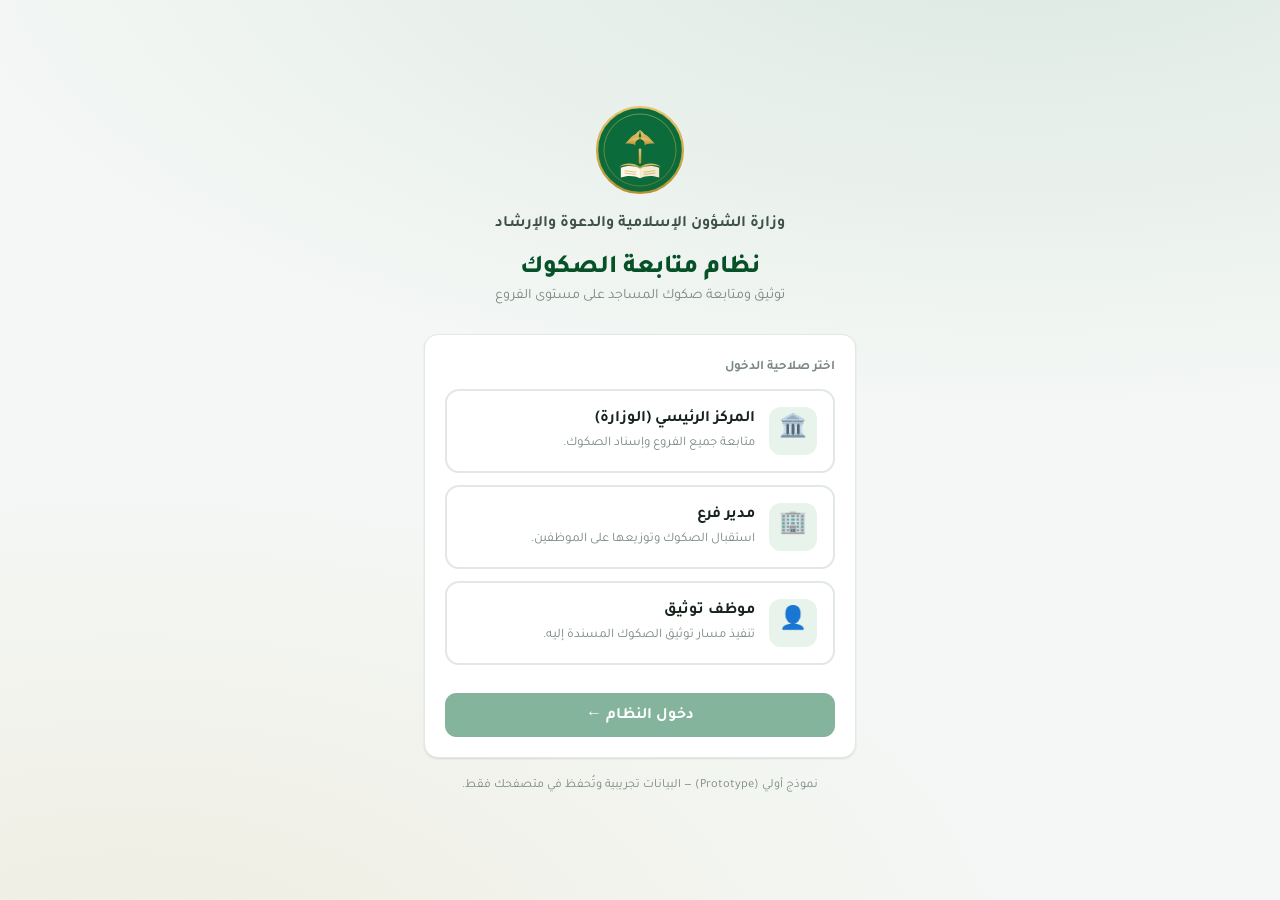
==== branch.html @ 4e558bd6 "إضافة نموذج أولي لنظام متابعة الصكوك بروتوتايب بواجهة عربية (RTL) لمتابعة توثيق صكوك المساجد على ثلا" ====
<!DOCTYPE html>
<html lang="ar" dir="rtl">
<head>
  <meta charset="UTF-8" />
  <meta name="viewport" content="width=device-width, initial-scale=1.0" />
  <title>لوحة الفرع — نظام متابعة الصكوك</title>
  <link rel="icon" href="assets/img/logo.svg" />
  <link rel="stylesheet" href="assets/css/base.css" />
  <link rel="stylesheet" href="assets/css/layout.css" />
  <link rel="stylesheet" href="assets/css/components.css" />
</head>
<body>
  <header class="app-header">
    <div class="brand-lockup">
      <img src="assets/img/logo.svg" alt="شعار الوزارة" />
      <div class="brand-text"><b>وزارة الشؤون الإسلامية</b><span>والدعوة والإرشاد</span></div>
    </div>
    <div class="sys-name">نظام متابعة الصكوك</div>
    <div class="header-spacer"></div>
    <div class="header-user">
      <div class="avatar" id="uAvatar">ف</div>
      <div class="u-meta"><b id="uName">الفرع</b><span>مدير فرع</span></div>
    </div>
    <button class="btn-logout" onclick="Store.clearSession(); location.href='index.html'">خروج ⎋</button>
  </header>

  <div class="app-shell">
    <aside class="sidebar">
      <div class="side-label">القائمة</div>
      <a class="side-link active"><span class="ic">📋</span> صكوك الفرع</a>
      <a class="side-link" onclick="BR.filterTab('new')"><span class="ic">📥</span> بانتظار التوزيع
        <span class="badge-count" id="navNew">0</span></a>
      <a class="side-link" onclick="BR.scrollTo('team')"><span class="ic">👥</span> فريق العمل</a>
      <div class="side-branch-note">
        💡 حدّد صكوكاً من الجدول ثم أسندها لأحد الموظفين دفعة واحدة.
      </div>
    </aside>

    <main class="main">
      <div class="page-head">
        <div class="crumb" id="crumb">المركز الرئيسي / الفرع</div>
        <h1 id="pageTitle">لوحة الفرع 🏢</h1>
        <p>الصكوك المسندة من المركز الرئيسي — وزّعها على موظفي التوثيق وتابع تقدّمها.</p>
      </div>

      <section class="grid stat-grid" id="statCards"></section>

      <!-- فريق العمل -->
      <section class="card mt-3" id="team">
        <div class="card-head"><h3>👥 فريق العمل وتوزيع الصكوك</h3></div>
        <div class="table-wrap">
          <table class="data">
            <thead><tr><th>الموظف</th><th>الدور</th><th>إجمالي</th><th>منتهٍ</th><th>جارٍ</th><th>خامل</th><th>نسبة الإنجاز</th></tr></thead>
            <tbody id="teamRows"></tbody>
          </table>
        </div>
      </section>

      <!-- جدول الصكوك -->
      <section class="card mt-3">
        <div class="card-head"><h3>📜 صكوك الفرع</h3></div>
        <div class="card-pad">
          <div class="toolbar">
            <div class="search"><span class="s-ic">🔍</span>
              <input class="input" id="search" placeholder="بحث برقم الصك أو اسم المسجد..." /></div>
            <button class="chip active" data-f="all" onclick="BR.setFilter('all',this)">الكل</button>
            <button class="chip" data-f="new" onclick="BR.setFilter('new',this)">غير موزّع</button>
            <button class="chip" data-f="idle" onclick="BR.setFilter('idle',this)">خامل</button>
            <button class="chip" data-f="prog" onclick="BR.setFilter('prog',this)">جارٍ</button>
            <button class="chip" data-f="done" onclick="BR.setFilter('done',this)">منتهٍ</button>
          </div>

          <div class="row between center-y mb-2" id="bulkBar" style="display:none">
            <div><b id="selCount">0</b> صك محدّد</div>
            <div class="row center-y">
              <select class="select" id="bulkEmp" style="min-width:220px"></select>
              <button class="btn primary" onclick="BR.doBulkAssign()">إسناد للمحدّد</button>
            </div>
          </div>

          <div class="table-wrap">
            <table class="data">
              <thead><tr>
                <th style="width:34px"><input type="checkbox" id="chkAll" onclick="BR.toggleAll(this)"></th>
                <th>رقم الصك</th><th>المسجد / الجهة</th><th>الحي</th>
                <th>الموظف المسؤول</th><th>الحالة</th><th style="min-width:150px">التقدّم</th><th>آخر تحديث</th>
              </tr></thead>
              <tbody id="deedRows"></tbody>
            </table>
          </div>
          <div class="row between center-y mt-2">
            <div class="small muted" id="countInfo"></div>
            <div class="row" id="pager"></div>
          </div>
        </div>
      </section>
    </main>
  </div>

  <!-- نافذة إسناد صك مفرد -->
  <div class="modal-backdrop" id="assignModal">
    <div class="modal">
      <div class="modal-head"><h3>إسناد الصك لموظف</h3><button class="x-close" data-close>&times;</button></div>
      <div class="modal-body">
        <div class="kv"><span class="k">رقم الصك</span><span class="v" id="amDeed"></span></div>
        <div class="kv mb-2"><span class="k">المسجد</span><span class="v" id="amMosque"></span></div>
        <div class="field"><label>اختر الموظف</label><select class="select" id="amEmp"></select></div>
      </div>
      <div class="modal-foot">
        <button class="btn primary" id="amConfirm">تأكيد الإسناد</button>
        <button class="btn ghost" data-close>إلغاء</button>
      </div>
    </div>
  </div>

  <script src="assets/js/data.js"></script>
  <script src="assets/js/store.js"></script>
  <script src="assets/js/utils.js"></script>
  <script src="assets/js/branch.js"></script>
</body>
</html>
---- assets/css/base.css ----
/* ==========================================================================
   base.css — المتغيرات، إعادة الضبط، الطباعة، الهوية البصرية
   نظام متابعة الصكوك
   ========================================================================== */

@import url("https://fonts.googleapis.com/css2?family=Tajawal:wght@400;500;700;800&display=swap");

:root {
  /* ألوان الهوية — مستوحاة من هوية وزارة الشؤون الإسلامية */
  --brand:        #0b6b3b;
  --brand-dark:   #075129;
  --brand-600:    #0d7a44;
  --brand-050:    #e8f3ec;
  --brand-100:    #d2e8da;

  --gold:         #c8a44d;
  --gold-dark:    #a5842f;
  --gold-050:     #faf3df;

  /* ألوان محايدة */
  --ink:          #16241c;
  --ink-2:        #3f5147;
  --muted:        #7a8a80;
  --line:         #e2e8e4;
  --bg:           #f4f7f5;
  --surface:      #ffffff;
  --surface-2:    #f9fbfa;

  /* ألوان الحالات */
  --st-done:      #1f9d55;
  --st-done-bg:   #e6f6ec;
  --st-prog:      #2b6cb0;
  --st-prog-bg:   #e6f0f9;
  --st-idle:      #c98a1e;
  --st-idle-bg:   #fbf1dc;
  --st-new:       #6b7280;
  --st-new-bg:    #eef0f2;
  --danger:       #c0392b;

  /* أبعاد وظلال */
  --radius:       14px;
  --radius-sm:    9px;
  --radius-lg:    22px;
  --shadow-sm:    0 1px 2px rgba(16, 40, 28, .06), 0 1px 3px rgba(16, 40, 28, .05);
  --shadow:       0 4px 16px rgba(16, 40, 28, .08);
  --shadow-lg:    0 18px 50px rgba(16, 40, 28, .18);
  --header-h:     66px;
  --sidebar-w:    252px;

  --font: "Tajawal", "Segoe UI", Tahoma, Arial, sans-serif;
}

* { box-sizing: border-box; margin: 0; padding: 0; }

html { -webkit-text-size-adjust: 100%; }

body {
  font-family: var(--font);
  background: var(--bg);
  color: var(--ink);
  line-height: 1.6;
  direction: rtl;
  text-align: right;
  min-height: 100vh;
  -webkit-font-smoothing: antialiased;
}

h1, h2, h3, h4 { font-weight: 800; color: var(--ink); line-height: 1.3; }
h1 { font-size: 1.6rem; }
h2 { font-size: 1.25rem; }
h3 { font-size: 1.05rem; }
a { color: var(--brand-600); text-decoration: none; }
a:hover { text-decoration: underline; }

img, svg { max-width: 100%; }

button, input, select, textarea { font-family: inherit; font-size: 1rem; }

::-webkit-scrollbar { width: 10px; height: 10px; }
::-webkit-scrollbar-thumb { background: #cdd8d1; border-radius: 20px; }
::-webkit-scrollbar-thumb:hover { background: #b6c4bb; }

/* أدوات مساعدة */
.container { max-width: 1240px; margin-inline: auto; padding-inline: 20px; }
.muted { color: var(--muted); }
.small { font-size: .82rem; }
.center { text-align: center; }
.nowrap { white-space: nowrap; }
.hidden { display: none !important; }
.mono { font-variant-numeric: tabular-nums; font-feature-settings: "tnum"; }

.row { display: flex; gap: 12px; }
.row.wrap { flex-wrap: wrap; }
.row.between { justify-content: space-between; }
.row.center-y { align-items: center; }
.grow { flex: 1; }

.mt-1{margin-top:8px}.mt-2{margin-top:16px}.mt-3{margin-top:24px}.mt-4{margin-top:32px}
.mb-1{margin-bottom:8px}.mb-2{margin-bottom:16px}.mb-3{margin-bottom:24px}
---- assets/css/layout.css ----
/* ==========================================================================
   layout.css — الترويسة، القائمة الجانبية، هيكل الصفحة
   ========================================================================== */

/* ---------- الترويسة العلوية ---------- */
.app-header {
  position: sticky;
  top: 0;
  z-index: 40;
  height: var(--header-h);
  background: linear-gradient(100deg, var(--brand-dark), var(--brand) 60%, var(--brand-600));
  color: #fff;
  display: flex;
  align-items: center;
  gap: 14px;
  padding-inline: 18px;
  box-shadow: 0 2px 14px rgba(7, 81, 41, .28);
}
.app-header .brand-lockup { display: flex; align-items: center; gap: 12px; }
.app-header .brand-lockup img { width: 42px; height: 42px; filter: drop-shadow(0 1px 2px rgba(0,0,0,.2)); }
.app-header .brand-text b { display: block; font-size: 1.02rem; line-height: 1.2; }
.app-header .brand-text span { display: block; font-size: .72rem; opacity: .85; }

.app-header .sys-name {
  margin-inline-start: 6px;
  padding-inline-start: 16px;
  border-inline-start: 1px solid rgba(255,255,255,.28);
  font-weight: 700;
  font-size: .98rem;
}

.header-spacer { flex: 1; }

.header-user {
  display: flex; align-items: center; gap: 10px;
  background: rgba(255,255,255,.12);
  padding: 6px 12px 6px 6px;
  border-radius: 40px;
}
.header-user .avatar {
  width: 34px; height: 34px; border-radius: 50%;
  background: var(--gold); color: #3a2e08;
  display: grid; place-items: center; font-weight: 800; font-size: .9rem;
}
.header-user .u-meta b { display: block; font-size: .85rem; line-height: 1.1; }
.header-user .u-meta span { font-size: .7rem; opacity: .85; }

.btn-logout {
  color: #fff; background: rgba(255,255,255,.14);
  border: 0; border-radius: 10px; padding: 8px 12px; cursor: pointer;
  display: inline-flex; align-items: center; gap: 6px; transition: .15s;
}
.btn-logout:hover { background: rgba(255,255,255,.26); }

/* ---------- التخطيط العام ---------- */
.app-shell { display: flex; min-height: calc(100vh - var(--header-h)); }

.sidebar {
  width: var(--sidebar-w);
  flex-shrink: 0;
  background: var(--surface);
  border-inline-start: 1px solid var(--line);
  padding: 18px 14px;
  position: sticky;
  top: var(--header-h);
  height: calc(100vh - var(--header-h));
  overflow-y: auto;
}
.sidebar .side-label {
  font-size: .72rem; color: var(--muted); font-weight: 700;
  padding: 6px 12px; letter-spacing: .3px;
}
.side-link {
  display: flex; align-items: center; gap: 11px;
  padding: 11px 13px; border-radius: 11px;
  color: var(--ink-2); font-weight: 600; cursor: pointer;
  transition: .14s; margin-bottom: 3px;
}
.side-link:hover { background: var(--surface-2); text-decoration: none; }
.side-link.active { background: var(--brand-050); color: var(--brand-dark); }
.side-link .ic { width: 20px; text-align: center; }
.side-link .badge-count {
  margin-inline-start: auto; background: var(--brand-100); color: var(--brand-dark);
  font-size: .72rem; font-weight: 800; padding: 1px 8px; border-radius: 20px;
}

.side-branch-note {
  margin-top: 14px; padding: 12px; border-radius: 12px;
  background: var(--gold-050); border: 1px solid #f0e3bd;
  font-size: .8rem; color: #6b5518;
}

.main { flex: 1; padding: 26px; overflow-x: hidden; }

.page-head { margin-bottom: 22px; }
.page-head .crumb { font-size: .8rem; color: var(--muted); margin-bottom: 4px; }
.page-head h1 { display: flex; align-items: center; gap: 10px; }
.page-head p { color: var(--ink-2); margin-top: 4px; }

/* ---------- شبكات ---------- */
.grid { display: grid; gap: 18px; }
.stat-grid { grid-template-columns: repeat(auto-fit, minmax(190px, 1fr)); }
.cols-2 { grid-template-columns: 1.6fr 1fr; }

@media (max-width: 1000px) {
  .cols-2 { grid-template-columns: 1fr; }
}
@media (max-width: 780px) {
  .sidebar { display: none; }
  .main { padding: 16px; }
  .app-header .brand-text span { display: none; }
}
---- assets/css/components.css ----
/* ==========================================================================
   components.css — البطاقات، الأزرار، الجداول، الشارات، المخططات،
                    مسار العمل (Stepper)، النوافذ المنبثقة
   ========================================================================== */

/* ---------- البطاقات ---------- */
.card {
  background: var(--surface);
  border: 1px solid var(--line);
  border-radius: var(--radius);
  box-shadow: var(--shadow-sm);
}
.card-pad { padding: 20px; }
.card-head {
  display: flex; align-items: center; justify-content: space-between;
  gap: 10px; padding: 16px 20px; border-bottom: 1px solid var(--line);
}
.card-head h3 { display: flex; align-items: center; gap: 8px; }

/* ---------- بطاقات الإحصائيات ---------- */
.stat {
  background: var(--surface);
  border: 1px solid var(--line);
  border-radius: var(--radius);
  padding: 18px;
  box-shadow: var(--shadow-sm);
  position: relative;
  overflow: hidden;
}
.stat::before {
  content: ""; position: absolute; inset-inline-start: 0; top: 0; bottom: 0;
  width: 5px; background: var(--brand);
}
.stat.st-done::before { background: var(--st-done); }
.stat.st-prog::before { background: var(--st-prog); }
.stat.st-idle::before { background: var(--st-idle); }
.stat.st-total::before { background: var(--gold); }

.stat .st-top { display: flex; align-items: center; justify-content: space-between; }
.stat .st-ic {
  width: 42px; height: 42px; border-radius: 12px;
  display: grid; place-items: center; font-size: 1.2rem;
  background: var(--brand-050); color: var(--brand-dark);
}
.stat.st-done .st-ic { background: var(--st-done-bg); color: var(--st-done); }
.stat.st-prog .st-ic { background: var(--st-prog-bg); color: var(--st-prog); }
.stat.st-idle .st-ic { background: var(--st-idle-bg); color: var(--st-idle); }
.stat.st-total .st-ic { background: var(--gold-050); color: var(--gold-dark); }

.stat .st-value { font-size: 2rem; font-weight: 800; margin-top: 10px; letter-spacing: -.5px; }
.stat .st-label { color: var(--muted); font-size: .88rem; font-weight: 600; }
.stat .st-sub { font-size: .76rem; color: var(--muted); margin-top: 2px; }

/* ---------- الشارات (الحالات) ---------- */
.badge {
  display: inline-flex; align-items: center; gap: 6px;
  font-size: .78rem; font-weight: 700; padding: 3px 11px; border-radius: 20px;
  white-space: nowrap;
}
.badge .dot { width: 7px; height: 7px; border-radius: 50%; background: currentColor; }
.badge.b-done { color: var(--st-done); background: var(--st-done-bg); }
.badge.b-prog { color: var(--st-prog); background: var(--st-prog-bg); }
.badge.b-idle { color: var(--st-idle); background: var(--st-idle-bg); }
.badge.b-new  { color: var(--st-new);  background: var(--st-new-bg); }

/* ---------- الأزرار ---------- */
.btn {
  display: inline-flex; align-items: center; justify-content: center; gap: 8px;
  border: 1px solid transparent; border-radius: 11px;
  padding: 10px 18px; font-weight: 700; cursor: pointer;
  transition: .15s; background: var(--surface-2); color: var(--ink);
  border-color: var(--line);
}
.btn:hover { background: #eef2ef; }
.btn.primary { background: var(--brand); color: #fff; border-color: var(--brand); }
.btn.primary:hover { background: var(--brand-dark); }
.btn.gold { background: var(--gold); color: #3a2e08; border-color: var(--gold); }
.btn.gold:hover { background: var(--gold-dark); color:#fff; }
.btn.ghost { background: transparent; }
.btn.ghost:hover { background: var(--surface-2); }
.btn.sm { padding: 6px 12px; font-size: .84rem; border-radius: 9px; }
.btn.block { width: 100%; }
.btn:disabled { opacity: .5; cursor: not-allowed; }

/* ---------- الحقول ---------- */
.field { margin-bottom: 15px; }
.field label { display: block; font-weight: 700; font-size: .86rem; margin-bottom: 6px; color: var(--ink-2); }
.input, .select, textarea.input {
  width: 100%; padding: 11px 13px; border: 1px solid var(--line);
  border-radius: 11px; background: var(--surface); color: var(--ink);
  transition: .15s; outline: none;
}
.input:focus, .select:focus, textarea.input:focus {
  border-color: var(--brand-600); box-shadow: 0 0 0 3px var(--brand-050);
}
.select { cursor: pointer; }

/* ---------- الجداول ---------- */
.table-wrap { overflow-x: auto; }
table.data { width: 100%; border-collapse: collapse; font-size: .92rem; }
table.data thead th {
  text-align: right; font-size: .78rem; color: var(--muted); font-weight: 700;
  padding: 12px 14px; border-bottom: 1px solid var(--line);
  background: var(--surface-2); white-space: nowrap; position: sticky; top: 0;
}
table.data tbody td { padding: 12px 14px; border-bottom: 1px solid var(--line); vertical-align: middle; }
table.data tbody tr { transition: .12s; }
table.data tbody tr:hover { background: var(--surface-2); }
table.data tbody tr.clickable { cursor: pointer; }
table.data .t-strong { font-weight: 700; }
table.data .t-sub { font-size: .78rem; color: var(--muted); }

.cell-branch { display: flex; align-items: center; gap: 10px; }
.branch-ic {
  width: 34px; height: 34px; border-radius: 10px; flex-shrink: 0;
  background: var(--brand-050); color: var(--brand-dark);
  display: grid; place-items: center; font-weight: 800; font-size: .8rem;
}

/* ---------- شريط التقدم ---------- */
.progress { height: 8px; border-radius: 20px; background: var(--line); overflow: hidden; min-width: 90px; }
.progress > span { display: block; height: 100%; border-radius: 20px; background: var(--brand); transition: width .5s ease; }
.progress.gold > span { background: var(--gold); }
.progress-meta { display: flex; align-items: center; gap: 10px; }
.progress-meta .p-pct { font-size: .78rem; font-weight: 700; color: var(--ink-2); min-width: 34px; }

/* ---------- المخطط الشريطي (للفروع) ---------- */
.bars { display: flex; flex-direction: column; gap: 14px; }
.bar-row { display: grid; grid-template-columns: 150px 1fr 54px; align-items: center; gap: 12px; }
.bar-row .b-name { font-size: .86rem; font-weight: 700; overflow: hidden; text-overflow: ellipsis; white-space: nowrap; }
.bar-track { height: 22px; border-radius: 8px; background: var(--surface-2); display: flex; overflow: hidden; border: 1px solid var(--line); }
.bar-track > span { height: 100%; transition: width .6s ease; }
.bar-track .seg-done { background: var(--st-done); }
.bar-track .seg-prog { background: var(--st-prog); }
.bar-track .seg-idle { background: var(--st-idle); }
.bar-row .b-total { text-align: left; font-weight: 800; font-variant-numeric: tabular-nums; }

.legend { display: flex; gap: 16px; flex-wrap: wrap; font-size: .8rem; color: var(--ink-2); }
.legend .lg { display: inline-flex; align-items: center; gap: 6px; }
.legend .sw { width: 12px; height: 12px; border-radius: 4px; }
.sw.sw-done{background:var(--st-done)} .sw.sw-prog{background:var(--st-prog)} .sw.sw-idle{background:var(--st-idle)}

/* ---------- شريط أدوات ---------- */
.toolbar { display: flex; gap: 10px; flex-wrap: wrap; align-items: center; margin-bottom: 16px; }
.toolbar .search { position: relative; flex: 1; min-width: 220px; }
.toolbar .search input { padding-inline-start: 38px; }
.toolbar .search .s-ic { position: absolute; inset-inline-start: 12px; top: 50%; transform: translateY(-50%); color: var(--muted); }
.chip {
  padding: 8px 14px; border-radius: 30px; border: 1px solid var(--line);
  background: var(--surface); cursor: pointer; font-weight: 700; font-size: .84rem;
  color: var(--ink-2); transition: .14s;
}
.chip:hover { border-color: var(--brand-100); }
.chip.active { background: var(--brand); color: #fff; border-color: var(--brand); }

/* ---------- مسار العمل (Stepper) ---------- */
.stepper { display: flex; flex-direction: column; gap: 0; }
.step {
  display: flex; gap: 14px; position: relative; padding-bottom: 20px;
}
.step:last-child { padding-bottom: 0; }
.step .st-line {
  position: absolute; top: 34px; bottom: -4px;
  inset-inline-start: 16px; width: 2px; background: var(--line);
}
.step:last-child .st-line { display: none; }
.step .st-node {
  width: 34px; height: 34px; border-radius: 50%; flex-shrink: 0; z-index: 1;
  display: grid; place-items: center; font-weight: 800; font-size: .85rem;
  background: var(--surface); border: 2px solid var(--line); color: var(--muted);
}
.step.done .st-node { background: var(--st-done); border-color: var(--st-done); color: #fff; }
.step.current .st-node { background: var(--brand); border-color: var(--brand); color: #fff; box-shadow: 0 0 0 4px var(--brand-050); }
.step.done .st-line { background: var(--st-done); }
.step .st-body { padding-top: 3px; flex: 1; }
.step .st-body b { display: block; font-size: .96rem; }
.step .st-body p { font-size: .82rem; color: var(--muted); margin-top: 2px; }
.step .st-body .st-time { font-size: .74rem; color: var(--muted); margin-top: 4px; }
.step.current .st-body b { color: var(--brand-dark); }

/* ---------- النوافذ المنبثقة ---------- */
.modal-backdrop {
  position: fixed; inset: 0; background: rgba(16, 36, 26, .5);
  display: none; align-items: flex-start; justify-content: center;
  padding: 40px 16px; z-index: 60; overflow-y: auto; backdrop-filter: blur(2px);
}
.modal-backdrop.open { display: flex; }
.modal {
  background: var(--surface); border-radius: var(--radius-lg);
  width: 100%; max-width: 620px; box-shadow: var(--shadow-lg);
  animation: pop .18s ease; overflow: hidden;
}
.modal.wide { max-width: 920px; }
@keyframes pop { from { transform: translateY(12px) scale(.98); opacity: 0; } to { transform: none; opacity: 1; } }
.modal-head {
  display: flex; align-items: center; justify-content: space-between;
  padding: 18px 22px; border-bottom: 1px solid var(--line);
  background: var(--surface-2);
}
.modal-head h3 { display: flex; align-items: center; gap: 8px; }
.modal-body { padding: 22px; max-height: 66vh; overflow-y: auto; }
.modal-foot { padding: 16px 22px; border-top: 1px solid var(--line); display: flex; gap: 10px; justify-content: flex-start; }
.x-close { background: none; border: 0; font-size: 1.4rem; cursor: pointer; color: var(--muted); line-height: 1; }
.x-close:hover { color: var(--danger); }

/* ---------- متفرقات ---------- */
.empty { text-align: center; padding: 46px 20px; color: var(--muted); }
.empty .em-ic { font-size: 2.4rem; opacity: .5; }
.divider { height: 1px; background: var(--line); margin: 16px 0; }
.kv { display: flex; justify-content: space-between; padding: 8px 0; border-bottom: 1px dashed var(--line); font-size: .9rem; }
.kv:last-child { border-bottom: 0; }
.kv .k { color: var(--muted); }
.kv .v { font-weight: 700; }
.tag-pill { display:inline-flex; gap:6px; align-items:center; background:var(--brand-050); color:var(--brand-dark); padding:2px 10px; border-radius:20px; font-size:.78rem; font-weight:700; }

.toast {
  position: fixed; inset-block-end: 24px; inset-inline-start: 50%;
  transform: translateX(50%) translateY(120%);
  background: var(--ink); color: #fff; padding: 13px 22px; border-radius: 12px;
  box-shadow: var(--shadow-lg); z-index: 90; font-weight: 600;
  transition: transform .35s cubic-bezier(.2,.8,.2,1); display: flex; align-items: center; gap: 10px;
}
.toast.show { transform: translateX(50%) translateY(0); }
.toast.ok { background: var(--st-done); }
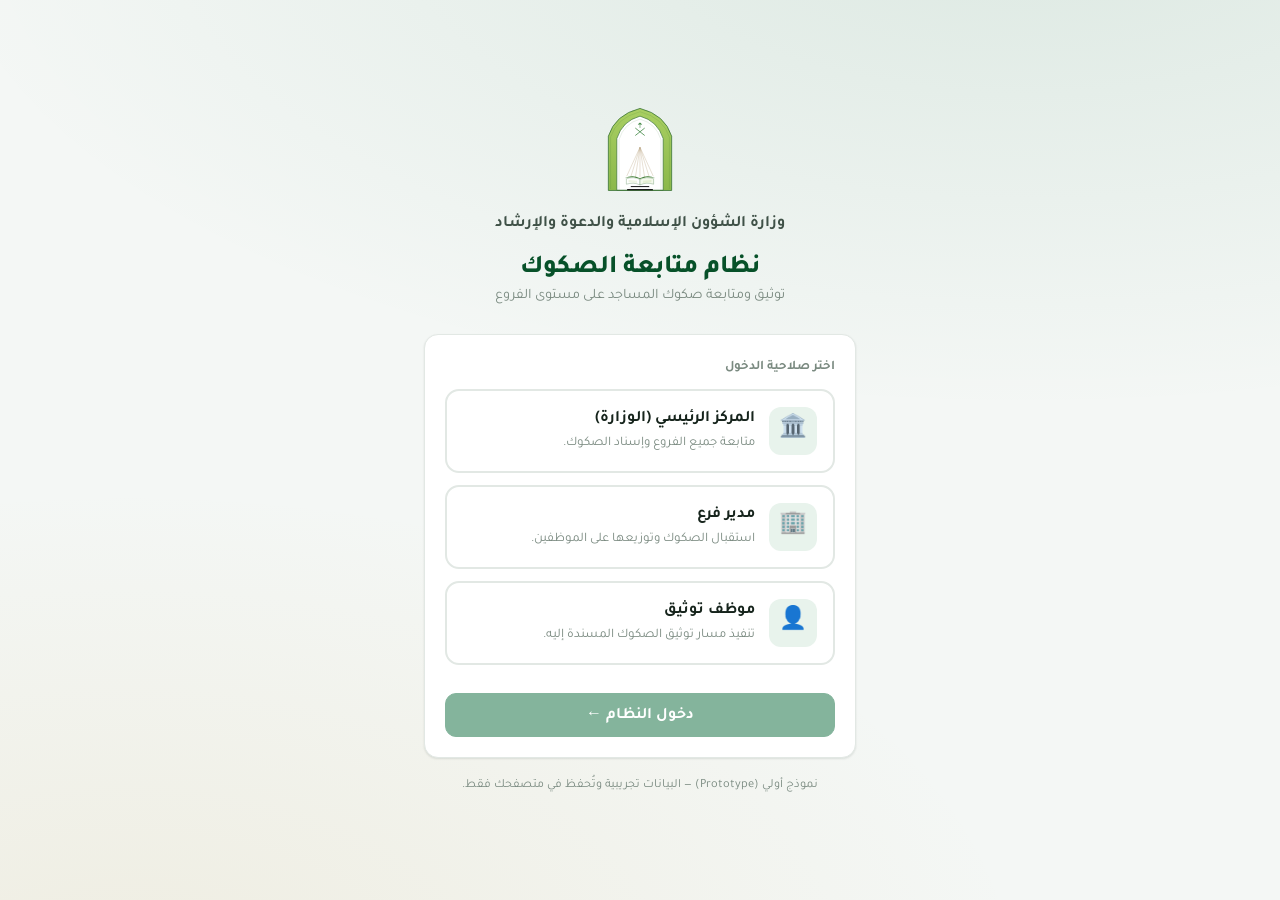
==== commit 2972b321: "جعل الواجهة متجاوبة بالكامل للجوال وسطح المكتب واعتماد الشعار الرسمي - قائمة جانبية تتحول إلى درج من" ====
--- a/branch.html
+++ b/branch.html
@@ -11,8 +11,9 @@
 </head>
 <body>
   <header class="app-header">
+    <button class="hamburger" id="navToggle" aria-label="القائمة"><span></span><span></span><span></span></button>
     <div class="brand-lockup">
-      <img src="assets/img/logo.svg" alt="شعار الوزارة" />
+      <img src="assets/img/logo.png" alt="شعار الوزارة" onerror="this.onerror=null;this.src='assets/img/logo.svg'" />
       <div class="brand-text"><b>وزارة الشؤون الإسلامية</b><span>والدعوة والإرشاد</span></div>
     </div>
     <div class="sys-name">نظام متابعة الصكوك</div>
@@ -25,7 +26,8 @@
   </header>
 
   <div class="app-shell">
-    <aside class="sidebar">
+    <div class="nav-overlay" id="navOverlay"></div>
+    <aside class="sidebar" id="sidebar">
       <div class="side-label">القائمة</div>
       <a class="side-link active"><span class="ic">📋</span> صكوك الفرع</a>
       <a class="side-link" onclick="BR.filterTab('new')"><span class="ic">📥</span> بانتظار التوزيع
--- a/assets/css/layout.css
+++ b/assets/css/layout.css
@@ -102,11 +102,73 @@
 .stat-grid { grid-template-columns: repeat(auto-fit, minmax(190px, 1fr)); }
 .cols-2 { grid-template-columns: 1.6fr 1fr; }
 
+/* ---------- زر القائمة (الهامبرغر) وطبقة التعتيم ---------- */
+.hamburger {
+  display: none;
+  flex-direction: column; justify-content: center; gap: 4px;
+  width: 40px; height: 40px; border: 0; border-radius: 10px;
+  background: rgba(255,255,255,.14); cursor: pointer; flex-shrink: 0;
+}
+.hamburger span { display: block; width: 18px; height: 2px; background: #fff; border-radius: 2px; margin-inline: auto; transition: .2s; }
+.hamburger.open span:nth-child(1) { transform: translateY(6px) rotate(45deg); }
+.hamburger.open span:nth-child(2) { opacity: 0; }
+.hamburger.open span:nth-child(3) { transform: translateY(-6px) rotate(-45deg); }
+
+.nav-overlay {
+  display: none;
+  position: fixed; inset: var(--header-h) 0 0 0;
+  background: rgba(16, 36, 26, .45); z-index: 45; backdrop-filter: blur(1px);
+}
+.nav-overlay.open { display: block; }
+
+/* ==========================================================================
+   الاستجابة للشاشات (Responsive)
+   ========================================================================== */
 @media (max-width: 1000px) {
   .cols-2 { grid-template-columns: 1fr; }
 }
-@media (max-width: 780px) {
-  .sidebar { display: none; }
-  .main { padding: 16px; }
-  .app-header .brand-text span { display: none; }
+
+/* أجهزة لوحية وأصغر: تحويل القائمة الجانبية إلى درج منزلق (على اليمين في RTL) */
+@media (max-width: 900px) {
+  .hamburger { display: flex; }
+  .sidebar {
+    position: fixed; top: var(--header-h); bottom: 0;
+    inset-inline-start: 0;                 /* الحافة اليمنى في واجهة RTL */
+    width: 82vw; max-width: 300px; height: calc(100vh - var(--header-h));
+    transform: translateX(100%);           /* مخفيّة خارج الشاشة يميناً */
+    transition: transform .26s ease; z-index: 50;
+    box-shadow: -6px 0 30px rgba(16,36,26,.22);
+    border-inline-start: 0; border-inline-end: 1px solid var(--line);
+  }
+  .sidebar.open { transform: translateX(0); }
+  .main { padding: 18px; }
 }
+
+/* هواتف */
+@media (max-width: 640px) {
+  :root { --header-h: 58px; }
+  .app-header { gap: 8px; padding-inline: 10px; }
+  .app-header .brand-lockup img { width: 32px; height: 32px; }
+  .app-header .brand-text { display: none; }
+  .app-header .sys-name {
+    margin-inline-start: 0; padding-inline-start: 0; border-inline-start: 0;
+    font-size: .95rem; font-weight: 800;
+  }
+  .header-user { background: transparent; padding: 2px; gap: 0; }
+  .header-user .avatar { width: 30px; height: 30px; }
+  .header-user .u-meta { display: none; }
+  .btn-logout { padding: 8px 10px; font-size: .82rem; }
+
+  .main { padding: 14px 12px; }
+  .page-head { margin-bottom: 16px; }
+  .page-head h1 { font-size: 1.25rem; }
+  .page-head p { font-size: .88rem; }
+
+  .grid { gap: 12px; }
+  .stat-grid { grid-template-columns: 1fr 1fr; gap: 10px; }
+}
+
+/* هواتف صغيرة جداً */
+@media (max-width: 360px) {
+  .stat-grid { grid-template-columns: 1fr; }
+}
--- a/assets/css/components.css
+++ b/assets/css/components.css
@@ -222,3 +222,75 @@
 }
 .toast.show { transform: translateX(50%) translateY(0); }
 .toast.ok { background: var(--st-done); }
+
+/* ==========================================================================
+   الاستجابة للشاشات (Responsive) — المكوّنات
+   ========================================================================== */
+
+/* رؤوس البطاقات وأشرطة الأدوات تلتفّ على الشاشات الصغيرة */
+@media (max-width: 900px) {
+  .card-head { flex-wrap: wrap; }
+  .card-head .toolbar { width: 100%; }
+  .card-head .search { width: 100%; }
+}
+
+/* المخطط الشريطي للفروع */
+@media (max-width: 640px) {
+  .bar-row {
+    grid-template-columns: 1fr auto;
+    grid-template-areas: "name total" "track track";
+    gap: 5px 10px;
+  }
+  .bar-row .b-name { grid-area: name; }
+  .bar-row .b-total { grid-area: total; }
+  .bar-track { grid-area: track; }
+}
+
+/* النوافذ المنبثقة تصبح ملء الشاشة على الهاتف */
+@media (max-width: 700px) {
+  .modal-backdrop { padding: 0; align-items: stretch; }
+  .modal, .modal.wide {
+    max-width: 100%; min-height: 100vh; border-radius: 0;
+    display: flex; flex-direction: column;
+  }
+  .modal-body { max-height: none; flex: 1; padding: 16px; }
+  .modal-head { padding: 14px 16px; }
+  .modal-foot { padding: 14px 16px; flex-wrap: wrap; }
+  .modal-foot .btn { flex: 1; }
+}
+
+/* ---------- تحويل الجداول إلى بطاقات على الهاتف ---------- */
+@media (max-width: 700px) {
+  table.data thead { display: none; }
+  table.data, table.data tbody { display: block; width: 100%; }
+  table.data tr {
+    display: block; background: var(--surface);
+    border: 1px solid var(--line); border-radius: 12px;
+    padding: 6px 14px; margin-bottom: 10px; box-shadow: var(--shadow-sm);
+  }
+  table.data tbody tr:hover { background: var(--surface); }
+  table.data tbody td {
+    display: flex; align-items: center; justify-content: space-between;
+    gap: 14px; padding: 9px 0; border: 0;
+    border-bottom: 1px dashed var(--line); text-align: start;
+  }
+  table.data tbody tr td:last-child { border-bottom: 0; }
+  table.data tbody td::before {
+    content: attr(data-label); font-weight: 700; color: var(--muted);
+    font-size: .8rem; flex-shrink: 0; text-align: start;
+  }
+  /* الخلايا بدون عنوان (أزرار، اختيار) تمتد بعرض كامل */
+  table.data tbody td[data-label=""] { justify-content: stretch; }
+  table.data tbody td[data-label=""]::before { content: none; }
+  table.data tbody td[data-label=""] .btn { width: 100%; }
+  table.data .progress { min-width: 130px; }
+  table.data .cell-branch { justify-content: flex-end; }
+}
+
+/* شريط الإسناد الجماعي في لوحة الفرع */
+@media (max-width: 640px) {
+  #bulkBar { flex-direction: column; align-items: stretch; gap: 10px; }
+  #bulkBar .row { flex-direction: column; align-items: stretch; }
+  #bulkBar select, #bulkBar .btn { width: 100%; }
+  .toolbar .search { min-width: 0; width: 100%; }
+}
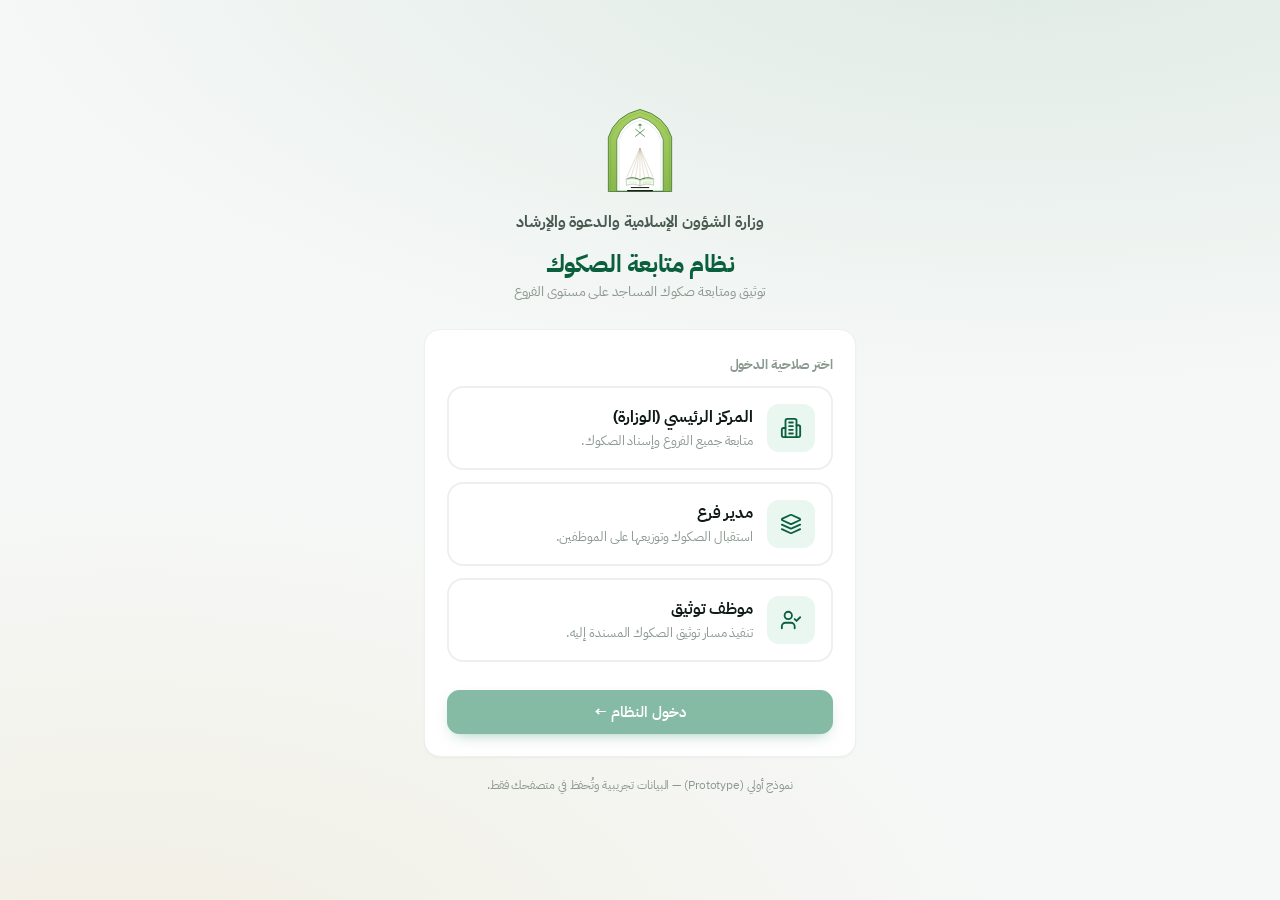
==== commit 4652b080: "إعادة بناء الواجهة بهوية عصرية مينمال مع حركات تحويل المظهر من "بوابة قديمة" إلى واجهة عصرية بروح Re" ====
--- a/branch.html
+++ b/branch.html
@@ -22,26 +22,27 @@
       <div class="avatar" id="uAvatar">ف</div>
       <div class="u-meta"><b id="uName">الفرع</b><span>مدير فرع</span></div>
     </div>
-    <button class="btn-logout" onclick="Store.clearSession(); location.href='index.html'">خروج ⎋</button>
+    <button class="btn-logout" onclick="Store.clearSession(); location.href='index.html'"><span class="i-svg" data-icon="logout" data-size="17"></span><span class="txt">خروج</span></button>
   </header>
 
   <div class="app-shell">
     <div class="nav-overlay" id="navOverlay"></div>
     <aside class="sidebar" id="sidebar">
       <div class="side-label">القائمة</div>
-      <a class="side-link active"><span class="ic">📋</span> صكوك الفرع</a>
-      <a class="side-link" onclick="BR.filterTab('new')"><span class="ic">📥</span> بانتظار التوزيع
+      <a class="side-link active"><span class="ic" data-icon="clipboard"></span> صكوك الفرع</a>
+      <a class="side-link" onclick="BR.filterTab('new')"><span class="ic" data-icon="inbox"></span> بانتظار التوزيع
         <span class="badge-count" id="navNew">0</span></a>
-      <a class="side-link" onclick="BR.scrollTo('team')"><span class="ic">👥</span> فريق العمل</a>
+      <a class="side-link" onclick="BR.scrollTo('team')"><span class="ic" data-icon="users"></span> فريق العمل</a>
       <div class="side-branch-note">
-        💡 حدّد صكوكاً من الجدول ثم أسندها لأحد الموظفين دفعة واحدة.
+        <span class="ic" data-icon="bulb" data-size="18"></span>
+        <span>حدّد صكوكاً من الجدول ثم أسندها لأحد الموظفين دفعة واحدة.</span>
       </div>
     </aside>
 
     <main class="main">
       <div class="page-head">
         <div class="crumb" id="crumb">المركز الرئيسي / الفرع</div>
-        <h1 id="pageTitle">لوحة الفرع 🏢</h1>
+        <h1 id="pageTitle">لوحة الفرع</h1>
         <p>الصكوك المسندة من المركز الرئيسي — وزّعها على موظفي التوثيق وتابع تقدّمها.</p>
       </div>
 
@@ -49,7 +50,7 @@
 
       <!-- فريق العمل -->
       <section class="card mt-3" id="team">
-        <div class="card-head"><h3>👥 فريق العمل وتوزيع الصكوك</h3></div>
+        <div class="card-head"><h3><span class="i-svg" data-icon="users" data-size="18"></span> فريق العمل وتوزيع الصكوك</h3></div>
         <div class="table-wrap">
           <table class="data">
             <thead><tr><th>الموظف</th><th>الدور</th><th>إجمالي</th><th>منتهٍ</th><th>جارٍ</th><th>خامل</th><th>نسبة الإنجاز</th></tr></thead>
@@ -60,10 +61,10 @@
 
       <!-- جدول الصكوك -->
       <section class="card mt-3">
-        <div class="card-head"><h3>📜 صكوك الفرع</h3></div>
+        <div class="card-head"><h3><span class="i-svg" data-icon="file" data-size="18"></span> صكوك الفرع</h3></div>
         <div class="card-pad">
           <div class="toolbar">
-            <div class="search"><span class="s-ic">🔍</span>
+            <div class="search"><span class="s-ic" data-icon="search" data-size="17"></span>
               <input class="input" id="search" placeholder="بحث برقم الصك أو اسم المسجد..." /></div>
             <button class="chip active" data-f="all" onclick="BR.setFilter('all',this)">الكل</button>
             <button class="chip" data-f="new" onclick="BR.setFilter('new',this)">غير موزّع</button>
@@ -76,7 +77,7 @@
             <div><b id="selCount">0</b> صك محدّد</div>
             <div class="row center-y">
               <select class="select" id="bulkEmp" style="min-width:220px"></select>
-              <button class="btn primary" onclick="BR.doBulkAssign()">إسناد للمحدّد</button>
+              <button class="btn primary" onclick="BR.doBulkAssign()"><span class="i-svg" data-icon="userCheck" data-size="17"></span> إسناد للمحدّد</button>
             </div>
           </div>
 
@@ -102,7 +103,7 @@
   <!-- نافذة إسناد صك مفرد -->
   <div class="modal-backdrop" id="assignModal">
     <div class="modal">
-      <div class="modal-head"><h3>إسناد الصك لموظف</h3><button class="x-close" data-close>&times;</button></div>
+      <div class="modal-head"><h3>إسناد الصك لموظف</h3><button class="x-close" data-close><span class="i-svg" data-icon="x" data-size="18"></span></button></div>
       <div class="modal-body">
         <div class="kv"><span class="k">رقم الصك</span><span class="v" id="amDeed"></span></div>
         <div class="kv mb-2"><span class="k">المسجد</span><span class="v" id="amMosque"></span></div>
@@ -118,6 +119,8 @@
   <script src="assets/js/data.js"></script>
   <script src="assets/js/store.js"></script>
   <script src="assets/js/utils.js"></script>
+  <script src="assets/js/icons.js"></script>
+  <script src="assets/js/anim.js"></script>
   <script src="assets/js/branch.js"></script>
 </body>
 </html>
--- a/assets/css/base.css
+++ b/assets/css/base.css
@@ -1,58 +1,56 @@
 /* ==========================================================================
-   base.css — المتغيرات، إعادة الضبط، الطباعة، الهوية البصرية
+   base.css — نظام تصميم عصري (Design tokens) + إعادة ضبط + حركات
    نظام متابعة الصكوك
    ========================================================================== */
 
-@import url("https://fonts.googleapis.com/css2?family=Tajawal:wght@400;500;700;800&display=swap");
+@import url("https://fonts.googleapis.com/css2?family=IBM+Plex+Sans+Arabic:wght@400;500;600;700&display=swap");
 
 :root {
-  /* ألوان الهوية — مستوحاة من هوية وزارة الشؤون الإسلامية */
-  --brand:        #0b6b3b;
-  --brand-dark:   #075129;
-  --brand-600:    #0d7a44;
-  --brand-050:    #e8f3ec;
-  --brand-100:    #d2e8da;
+  /* ---------- الهوية (أخضر عصري) ---------- */
+  --brand:        #0e7a4e;
+  --brand-600:    #0c8a55;
+  --brand-dark:   #0a5f3d;
+  --brand-050:    #eaf6f0;
+  --brand-100:    #d3ecdf;
 
   --gold:         #c8a44d;
   --gold-dark:    #a5842f;
   --gold-050:     #faf3df;
 
-  /* ألوان محايدة */
-  --ink:          #16241c;
-  --ink-2:        #3f5147;
-  --muted:        #7a8a80;
-  --line:         #e2e8e4;
-  --bg:           #f4f7f5;
+  /* ---------- محايدات (رمادي بارد نظيف) ---------- */
+  --ink:          #0f1a15;
+  --ink-2:        #495a51;
+  --muted:        #8a988f;
+  --line:         #edf0ee;
+  --line-2:       #e3e8e5;
+  --bg:           #f6f8f7;
   --surface:      #ffffff;
-  --surface-2:    #f9fbfa;
+  --surface-2:    #f7f9f8;
 
-  /* ألوان الحالات */
-  --st-done:      #1f9d55;
-  --st-done-bg:   #e6f6ec;
-  --st-prog:      #2b6cb0;
-  --st-prog-bg:   #e6f0f9;
-  --st-idle:      #c98a1e;
-  --st-idle-bg:   #fbf1dc;
-  --st-new:       #6b7280;
-  --st-new-bg:    #eef0f2;
-  --danger:       #c0392b;
+  /* ---------- حالات ---------- */
+  --st-done:      #12a150;   --st-done-bg:   #e9f8ef;
+  --st-prog:      #2f6feb;   --st-prog-bg:   #eaf1fe;
+  --st-idle:      #d98a0b;   --st-idle-bg:   #fdf3e0;
+  --st-new:       #6b7a86;   --st-new-bg:    #eef2f4;
+  --danger:       #dc3545;
 
-  /* أبعاد وظلال */
-  --radius:       14px;
-  --radius-sm:    9px;
+  /* ---------- أبعاد وظلال (خفيفة/عصرية) ---------- */
+  --radius:       16px;
+  --radius-sm:    11px;
   --radius-lg:    22px;
-  --shadow-sm:    0 1px 2px rgba(16, 40, 28, .06), 0 1px 3px rgba(16, 40, 28, .05);
-  --shadow:       0 4px 16px rgba(16, 40, 28, .08);
-  --shadow-lg:    0 18px 50px rgba(16, 40, 28, .18);
-  --header-h:     66px;
-  --sidebar-w:    252px;
+  --shadow-sm:    0 1px 2px rgba(16, 40, 28, .04);
+  --shadow:       0 6px 22px -8px rgba(16, 40, 28, .12);
+  --shadow-lg:    0 24px 60px -18px rgba(16, 40, 28, .28);
+  --ring:         0 0 0 4px var(--brand-050);
+  --header-h:     64px;
+  --sidebar-w:    250px;
 
-  --font: "Tajawal", "Segoe UI", Tahoma, Arial, sans-serif;
+  --ease:         cubic-bezier(.22, .8, .28, 1);
+  --font: "IBM Plex Sans Arabic", "Tajawal", "Segoe UI", Tahoma, Arial, sans-serif;
 }
 
 * { box-sizing: border-box; margin: 0; padding: 0; }
-
-html { -webkit-text-size-adjust: 100%; }
+html { -webkit-text-size-adjust: 100%; scroll-behavior: smooth; }
 
 body {
   font-family: var(--font);
@@ -63,25 +61,29 @@
   text-align: right;
   min-height: 100vh;
   -webkit-font-smoothing: antialiased;
+  letter-spacing: -.1px;
 }
 
-h1, h2, h3, h4 { font-weight: 800; color: var(--ink); line-height: 1.3; }
-h1 { font-size: 1.6rem; }
-h2 { font-size: 1.25rem; }
-h3 { font-size: 1.05rem; }
+h1, h2, h3, h4 { font-weight: 700; color: var(--ink); line-height: 1.3; letter-spacing: -.4px; }
+h1 { font-size: 1.5rem; }
+h2 { font-size: 1.2rem; }
+h3 { font-size: 1rem; }
 a { color: var(--brand-600); text-decoration: none; }
-a:hover { text-decoration: underline; }
+a:hover { text-decoration: none; }
+img { max-width: 100%; }
+button, input, select, textarea { font-family: inherit; font-size: 1rem; color: inherit; }
 
-img, svg { max-width: 100%; }
+::selection { background: var(--brand-100); }
+::-webkit-scrollbar { width: 10px; height: 10px; }
+::-webkit-scrollbar-thumb { background: #d7ded9; border-radius: 20px; border: 2px solid transparent; background-clip: padding-box; }
+::-webkit-scrollbar-thumb:hover { background: #c2cdc6; background-clip: padding-box; }
 
-button, input, select, textarea { font-family: inherit; font-size: 1rem; }
+/* ---------- أيقونات SVG خطية ---------- */
+.i-svg { display: inline-flex; align-items: center; justify-content: center; vertical-align: middle; line-height: 0; }
+.i-svg svg { display: block; }
 
-::-webkit-scrollbar { width: 10px; height: 10px; }
-::-webkit-scrollbar-thumb { background: #cdd8d1; border-radius: 20px; }
-::-webkit-scrollbar-thumb:hover { background: #b6c4bb; }
-
-/* أدوات مساعدة */
-.container { max-width: 1240px; margin-inline: auto; padding-inline: 20px; }
+/* ---------- أدوات مساعدة ---------- */
+.container { max-width: 1280px; margin-inline: auto; padding-inline: 20px; }
 .muted { color: var(--muted); }
 .small { font-size: .82rem; }
 .center { text-align: center; }
@@ -97,3 +99,22 @@
 
 .mt-1{margin-top:8px}.mt-2{margin-top:16px}.mt-3{margin-top:24px}.mt-4{margin-top:32px}
 .mb-1{margin-bottom:8px}.mb-2{margin-bottom:16px}.mb-3{margin-bottom:24px}
+
+/* ==========================================================================
+   الحركات (Animations)
+   ========================================================================== */
+@keyframes fadeUp   { from { opacity: 0; transform: translateY(10px); } to { opacity: 1; transform: none; } }
+@keyframes fadeIn   { from { opacity: 0; } to { opacity: 1; } }
+@keyframes pop      { from { opacity: 0; transform: translateY(8px) scale(.98); } to { opacity: 1; transform: none; } }
+@keyframes growX    { from { transform: scaleX(0); } to { transform: scaleX(1); } }
+@keyframes shimmer  { 100% { transform: translateX(-100%); } }
+@keyframes spin     { to { transform: rotate(360deg); } }
+
+/* ظهور متدرّج — يُضبط التأخير عبر المتغيّر --i */
+.reveal { opacity: 0; animation: fadeUp .5s var(--ease) forwards; animation-delay: calc(var(--i, 0) * 55ms); }
+.reveal-row { opacity: 0; animation: fadeUp .38s var(--ease) forwards; animation-delay: calc(var(--i, 0) * 28ms); }
+
+@media (prefers-reduced-motion: reduce) {
+  *, *::before, *::after { animation-duration: .001ms !important; animation-delay: 0ms !important; transition-duration: .001ms !important; }
+  html { scroll-behavior: auto; }
+}
--- a/assets/css/layout.css
+++ b/assets/css/layout.css
@@ -1,174 +1,159 @@
 /* ==========================================================================
-   layout.css — الترويسة، القائمة الجانبية، هيكل الصفحة
+   layout.css — الترويسة، القائمة الجانبية، هيكل الصفحة (تصميم عصري)
    ========================================================================== */
 
-/* ---------- الترويسة العلوية ---------- */
+/* ---------- الترويسة العلوية (خلفية بيضاء نظيفة) ---------- */
 .app-header {
-  position: sticky;
-  top: 0;
-  z-index: 40;
+  position: sticky; top: 0; z-index: 40;
   height: var(--header-h);
-  background: linear-gradient(100deg, var(--brand-dark), var(--brand) 60%, var(--brand-600));
-  color: #fff;
-  display: flex;
-  align-items: center;
-  gap: 14px;
-  padding-inline: 18px;
-  box-shadow: 0 2px 14px rgba(7, 81, 41, .28);
+  background: rgba(255,255,255,.82);
+  backdrop-filter: saturate(180%) blur(12px);
+  border-bottom: 1px solid var(--line);
+  color: var(--ink);
+  display: flex; align-items: center; gap: 14px;
+  padding-inline: 20px;
 }
-.app-header .brand-lockup { display: flex; align-items: center; gap: 12px; }
-.app-header .brand-lockup img { width: 42px; height: 42px; filter: drop-shadow(0 1px 2px rgba(0,0,0,.2)); }
-.app-header .brand-text b { display: block; font-size: 1.02rem; line-height: 1.2; }
-.app-header .brand-text span { display: block; font-size: .72rem; opacity: .85; }
+.app-header .brand-lockup { display: flex; align-items: center; gap: 11px; }
+.app-header .brand-lockup img { width: 38px; height: 38px; }
+.app-header .brand-text b { display: block; font-size: .98rem; line-height: 1.2; font-weight: 700; }
+.app-header .brand-text span { display: block; font-size: .7rem; color: var(--muted); }
 
 .app-header .sys-name {
-  margin-inline-start: 6px;
-  padding-inline-start: 16px;
-  border-inline-start: 1px solid rgba(255,255,255,.28);
-  font-weight: 700;
-  font-size: .98rem;
+  margin-inline-start: 6px; padding-inline-start: 16px;
+  border-inline-start: 1px solid var(--line-2);
+  font-weight: 600; font-size: .92rem; color: var(--ink-2);
 }
-
 .header-spacer { flex: 1; }
 
 .header-user {
   display: flex; align-items: center; gap: 10px;
-  background: rgba(255,255,255,.12);
-  padding: 6px 12px 6px 6px;
-  border-radius: 40px;
+  padding: 5px 6px 5px 12px; border-radius: 40px;
+  border: 1px solid var(--line-2); background: var(--surface);
 }
 .header-user .avatar {
-  width: 34px; height: 34px; border-radius: 50%;
-  background: var(--gold); color: #3a2e08;
-  display: grid; place-items: center; font-weight: 800; font-size: .9rem;
+  width: 32px; height: 32px; border-radius: 50%;
+  background: var(--brand); color: #fff;
+  display: grid; place-items: center; font-weight: 700; font-size: .82rem;
 }
-.header-user .u-meta b { display: block; font-size: .85rem; line-height: 1.1; }
-.header-user .u-meta span { font-size: .7rem; opacity: .85; }
+.header-user .u-meta b { display: block; font-size: .82rem; line-height: 1.15; font-weight: 600; }
+.header-user .u-meta span { font-size: .68rem; color: var(--muted); }
 
 .btn-logout {
-  color: #fff; background: rgba(255,255,255,.14);
-  border: 0; border-radius: 10px; padding: 8px 12px; cursor: pointer;
-  display: inline-flex; align-items: center; gap: 6px; transition: .15s;
+  color: var(--ink-2); background: transparent; border: 1px solid var(--line-2);
+  border-radius: 10px; padding: 8px 12px; cursor: pointer;
+  display: inline-flex; align-items: center; gap: 7px; font-weight: 600; font-size: .85rem;
+  transition: .16s var(--ease);
 }
-.btn-logout:hover { background: rgba(255,255,255,.26); }
+.btn-logout:hover { background: #fdecec; border-color: #f5c9c9; color: var(--danger); }
 
 /* ---------- التخطيط العام ---------- */
 .app-shell { display: flex; min-height: calc(100vh - var(--header-h)); }
 
 .sidebar {
-  width: var(--sidebar-w);
-  flex-shrink: 0;
+  width: var(--sidebar-w); flex-shrink: 0;
   background: var(--surface);
   border-inline-start: 1px solid var(--line);
-  padding: 18px 14px;
-  position: sticky;
-  top: var(--header-h);
-  height: calc(100vh - var(--header-h));
-  overflow-y: auto;
+  padding: 20px 14px;
+  position: sticky; top: var(--header-h);
+  height: calc(100vh - var(--header-h)); overflow-y: auto;
 }
 .sidebar .side-label {
-  font-size: .72rem; color: var(--muted); font-weight: 700;
-  padding: 6px 12px; letter-spacing: .3px;
+  font-size: .7rem; color: var(--muted); font-weight: 600;
+  padding: 8px 12px 6px; letter-spacing: .2px; text-transform: uppercase;
 }
 .side-link {
   display: flex; align-items: center; gap: 11px;
-  padding: 11px 13px; border-radius: 11px;
-  color: var(--ink-2); font-weight: 600; cursor: pointer;
-  transition: .14s; margin-bottom: 3px;
+  padding: 10px 12px; border-radius: 11px;
+  color: var(--ink-2); font-weight: 500; font-size: .92rem; cursor: pointer;
+  transition: .16s var(--ease); margin-bottom: 2px; position: relative;
 }
-.side-link:hover { background: var(--surface-2); text-decoration: none; }
-.side-link.active { background: var(--brand-050); color: var(--brand-dark); }
-.side-link .ic { width: 20px; text-align: center; }
+.side-link:hover { background: var(--surface-2); color: var(--ink); }
+.side-link.active { background: var(--brand-050); color: var(--brand-dark); font-weight: 600; }
+.side-link.active::before {
+  content: ""; position: absolute; inset-inline-start: -14px; top: 50%; transform: translateY(-50%);
+  width: 3px; height: 20px; border-radius: 4px; background: var(--brand);
+}
+.side-link .ic { width: 20px; height: 20px; display: inline-flex; align-items: center; justify-content: center; color: currentColor; flex-shrink: 0; }
+.side-link .dotc { width: 9px; height: 9px; border-radius: 50%; margin-inline: 6px; }
 .side-link .badge-count {
-  margin-inline-start: auto; background: var(--brand-100); color: var(--brand-dark);
-  font-size: .72rem; font-weight: 800; padding: 1px 8px; border-radius: 20px;
+  margin-inline-start: auto; background: var(--surface-2); color: var(--ink-2);
+  font-size: .72rem; font-weight: 700; padding: 1px 9px; border-radius: 20px; border: 1px solid var(--line-2);
 }
+.side-link.active .badge-count { background: #fff; color: var(--brand-dark); border-color: var(--brand-100); }
 
 .side-branch-note {
-  margin-top: 14px; padding: 12px; border-radius: 12px;
-  background: var(--gold-050); border: 1px solid #f0e3bd;
-  font-size: .8rem; color: #6b5518;
+  margin-top: 16px; padding: 13px; border-radius: 13px;
+  background: var(--brand-050); border: 1px solid var(--brand-100);
+  font-size: .8rem; color: var(--brand-dark); line-height: 1.6;
+  display: flex; gap: 9px; align-items: flex-start;
 }
+.side-branch-note .ic { flex-shrink: 0; margin-top: 1px; color: var(--brand); }
 
-.main { flex: 1; padding: 26px; overflow-x: hidden; }
+.main { flex: 1; padding: 28px; overflow-x: hidden; }
 
-.page-head { margin-bottom: 22px; }
-.page-head .crumb { font-size: .8rem; color: var(--muted); margin-bottom: 4px; }
+.page-head { margin-bottom: 24px; }
+.page-head .crumb { font-size: .8rem; color: var(--muted); margin-bottom: 6px; }
 .page-head h1 { display: flex; align-items: center; gap: 10px; }
-.page-head p { color: var(--ink-2); margin-top: 4px; }
+.page-head p { color: var(--ink-2); margin-top: 6px; font-size: .95rem; }
 
 /* ---------- شبكات ---------- */
 .grid { display: grid; gap: 18px; }
-.stat-grid { grid-template-columns: repeat(auto-fit, minmax(190px, 1fr)); }
-.cols-2 { grid-template-columns: 1.6fr 1fr; }
+.stat-grid { grid-template-columns: repeat(auto-fit, minmax(200px, 1fr)); }
+.cols-2 { grid-template-columns: 1.7fr 1fr; }
 
 /* ---------- زر القائمة (الهامبرغر) وطبقة التعتيم ---------- */
 .hamburger {
-  display: none;
-  flex-direction: column; justify-content: center; gap: 4px;
-  width: 40px; height: 40px; border: 0; border-radius: 10px;
-  background: rgba(255,255,255,.14); cursor: pointer; flex-shrink: 0;
+  display: none; flex-direction: column; justify-content: center; gap: 4px;
+  width: 40px; height: 40px; border: 1px solid var(--line-2); border-radius: 11px;
+  background: var(--surface); cursor: pointer; flex-shrink: 0;
 }
-.hamburger span { display: block; width: 18px; height: 2px; background: #fff; border-radius: 2px; margin-inline: auto; transition: .2s; }
+.hamburger span { display: block; width: 17px; height: 2px; background: var(--ink); border-radius: 2px; margin-inline: auto; transition: .22s var(--ease); }
 .hamburger.open span:nth-child(1) { transform: translateY(6px) rotate(45deg); }
 .hamburger.open span:nth-child(2) { opacity: 0; }
 .hamburger.open span:nth-child(3) { transform: translateY(-6px) rotate(-45deg); }
 
 .nav-overlay {
-  display: none;
-  position: fixed; inset: var(--header-h) 0 0 0;
-  background: rgba(16, 36, 26, .45); z-index: 45; backdrop-filter: blur(1px);
+  display: none; position: fixed; inset: var(--header-h) 0 0 0;
+  background: rgba(16, 36, 26, .35); z-index: 45; backdrop-filter: blur(2px);
+  animation: fadeIn .2s ease;
 }
 .nav-overlay.open { display: block; }
 
 /* ==========================================================================
-   الاستجابة للشاشات (Responsive)
+   الاستجابة للشاشات
    ========================================================================== */
-@media (max-width: 1000px) {
-  .cols-2 { grid-template-columns: 1fr; }
-}
+@media (max-width: 1000px) { .cols-2 { grid-template-columns: 1fr; } }
 
-/* أجهزة لوحية وأصغر: تحويل القائمة الجانبية إلى درج منزلق (على اليمين في RTL) */
 @media (max-width: 900px) {
   .hamburger { display: flex; }
   .sidebar {
-    position: fixed; top: var(--header-h); bottom: 0;
-    inset-inline-start: 0;                 /* الحافة اليمنى في واجهة RTL */
+    position: fixed; top: var(--header-h); bottom: 0; inset-inline-start: 0;
     width: 82vw; max-width: 300px; height: calc(100vh - var(--header-h));
-    transform: translateX(100%);           /* مخفيّة خارج الشاشة يميناً */
-    transition: transform .26s ease; z-index: 50;
-    box-shadow: -6px 0 30px rgba(16,36,26,.22);
+    transform: translateX(100%); transition: transform .3s var(--ease); z-index: 50;
+    box-shadow: -10px 0 40px -12px rgba(16,36,26,.28);
     border-inline-start: 0; border-inline-end: 1px solid var(--line);
   }
   .sidebar.open { transform: translateX(0); }
-  .main { padding: 18px; }
+  .side-link.active::before { inset-inline-start: 0; }
+  .main { padding: 20px; }
 }
 
-/* هواتف */
 @media (max-width: 640px) {
   :root { --header-h: 58px; }
-  .app-header { gap: 8px; padding-inline: 10px; }
+  .app-header { gap: 8px; padding-inline: 12px; }
   .app-header .brand-lockup img { width: 32px; height: 32px; }
   .app-header .brand-text { display: none; }
-  .app-header .sys-name {
-    margin-inline-start: 0; padding-inline-start: 0; border-inline-start: 0;
-    font-size: .95rem; font-weight: 800;
-  }
-  .header-user { background: transparent; padding: 2px; gap: 0; }
-  .header-user .avatar { width: 30px; height: 30px; }
+  .app-header .sys-name { margin-inline-start: 0; padding-inline-start: 0; border-inline-start: 0; font-size: .92rem; font-weight: 700; color: var(--ink); }
+  .header-user { border: 0; padding: 2px; gap: 0; }
   .header-user .u-meta { display: none; }
-  .btn-logout { padding: 8px 10px; font-size: .82rem; }
-
-  .main { padding: 14px 12px; }
-  .page-head { margin-bottom: 16px; }
+  .btn-logout { padding: 8px 10px; }
+  .btn-logout .txt { display: none; }
+  .main { padding: 16px 13px; }
+  .page-head { margin-bottom: 18px; }
   .page-head h1 { font-size: 1.25rem; }
   .page-head p { font-size: .88rem; }
-
-  .grid { gap: 12px; }
-  .stat-grid { grid-template-columns: 1fr 1fr; gap: 10px; }
+  .grid { gap: 13px; }
+  .stat-grid { grid-template-columns: 1fr 1fr; gap: 11px; }
 }
 
-/* هواتف صغيرة جداً */
-@media (max-width: 360px) {
-  .stat-grid { grid-template-columns: 1fr; }
-}
+@media (max-width: 360px) { .stat-grid { grid-template-columns: 1fr; } }
--- a/assets/css/components.css
+++ b/assets/css/components.css
@@ -1,6 +1,5 @@
 /* ==========================================================================
-   components.css — البطاقات، الأزرار، الجداول، الشارات، المخططات،
-                    مسار العمل (Stepper)، النوافذ المنبثقة
+   components.css — مكوّنات عصرية (بطاقات، أزرار، جداول، مخططات، مسار، نوافذ)
    ========================================================================== */
 
 /* ---------- البطاقات ---------- */
@@ -9,55 +8,47 @@
   border: 1px solid var(--line);
   border-radius: var(--radius);
   box-shadow: var(--shadow-sm);
-}
-.card-pad { padding: 20px; }
+  transition: box-shadow .25s var(--ease), transform .25s var(--ease), border-color .25s var(--ease);
+}
+.card-pad { padding: 22px; }
 .card-head {
   display: flex; align-items: center; justify-content: space-between;
-  gap: 10px; padding: 16px 20px; border-bottom: 1px solid var(--line);
-}
-.card-head h3 { display: flex; align-items: center; gap: 8px; }
+  gap: 10px; padding: 16px 22px; border-bottom: 1px solid var(--line);
+}
+.card-head h3 { display: flex; align-items: center; gap: 9px; }
+.card-head .i-svg { color: var(--brand); }
 
 /* ---------- بطاقات الإحصائيات ---------- */
 .stat {
-  background: var(--surface);
-  border: 1px solid var(--line);
-  border-radius: var(--radius);
-  padding: 18px;
+  background: var(--surface); border: 1px solid var(--line);
+  border-radius: var(--radius); padding: 20px;
   box-shadow: var(--shadow-sm);
-  position: relative;
-  overflow: hidden;
-}
-.stat::before {
-  content: ""; position: absolute; inset-inline-start: 0; top: 0; bottom: 0;
-  width: 5px; background: var(--brand);
-}
-.stat.st-done::before { background: var(--st-done); }
-.stat.st-prog::before { background: var(--st-prog); }
-.stat.st-idle::before { background: var(--st-idle); }
-.stat.st-total::before { background: var(--gold); }
-
+  transition: transform .25s var(--ease), box-shadow .25s var(--ease), border-color .25s var(--ease);
+}
+.stat:hover { transform: translateY(-3px); box-shadow: var(--shadow); border-color: var(--line-2); }
 .stat .st-top { display: flex; align-items: center; justify-content: space-between; }
 .stat .st-ic {
-  width: 42px; height: 42px; border-radius: 12px;
-  display: grid; place-items: center; font-size: 1.2rem;
-  background: var(--brand-050); color: var(--brand-dark);
+  width: 44px; height: 44px; border-radius: 13px; display: grid; place-items: center;
+  background: var(--brand-050); color: var(--brand);
 }
 .stat.st-done .st-ic { background: var(--st-done-bg); color: var(--st-done); }
 .stat.st-prog .st-ic { background: var(--st-prog-bg); color: var(--st-prog); }
 .stat.st-idle .st-ic { background: var(--st-idle-bg); color: var(--st-idle); }
-.stat.st-total .st-ic { background: var(--gold-050); color: var(--gold-dark); }
-
-.stat .st-value { font-size: 2rem; font-weight: 800; margin-top: 10px; letter-spacing: -.5px; }
-.stat .st-label { color: var(--muted); font-size: .88rem; font-weight: 600; }
-.stat .st-sub { font-size: .76rem; color: var(--muted); margin-top: 2px; }
-
-/* ---------- الشارات (الحالات) ---------- */
+.stat.st-total .st-ic { background: var(--brand-050); color: var(--brand); }
+.stat .st-trend {
+  font-size: .72rem; font-weight: 700; padding: 3px 8px; border-radius: 20px;
+  background: var(--surface-2); color: var(--muted); display: inline-flex; align-items: center; gap: 3px;
+}
+.stat .st-value { font-size: 2.1rem; font-weight: 700; margin-top: 14px; letter-spacing: -1px; line-height: 1; }
+.stat .st-label { color: var(--ink-2); font-size: .9rem; font-weight: 600; margin-top: 8px; }
+.stat .st-sub { font-size: .76rem; color: var(--muted); margin-top: 3px; }
+
+/* ---------- الشارات ---------- */
 .badge {
   display: inline-flex; align-items: center; gap: 6px;
-  font-size: .78rem; font-weight: 700; padding: 3px 11px; border-radius: 20px;
-  white-space: nowrap;
-}
-.badge .dot { width: 7px; height: 7px; border-radius: 50%; background: currentColor; }
+  font-size: .77rem; font-weight: 600; padding: 4px 11px; border-radius: 20px; white-space: nowrap;
+}
+.badge .dot { width: 6px; height: 6px; border-radius: 50%; background: currentColor; }
 .badge.b-done { color: var(--st-done); background: var(--st-done-bg); }
 .badge.b-prog { color: var(--st-prog); background: var(--st-prog-bg); }
 .badge.b-idle { color: var(--st-idle); background: var(--st-idle-bg); }
@@ -66,220 +57,212 @@
 /* ---------- الأزرار ---------- */
 .btn {
   display: inline-flex; align-items: center; justify-content: center; gap: 8px;
-  border: 1px solid transparent; border-radius: 11px;
-  padding: 10px 18px; font-weight: 700; cursor: pointer;
-  transition: .15s; background: var(--surface-2); color: var(--ink);
-  border-color: var(--line);
-}
-.btn:hover { background: #eef2ef; }
-.btn.primary { background: var(--brand); color: #fff; border-color: var(--brand); }
-.btn.primary:hover { background: var(--brand-dark); }
+  border: 1px solid var(--line-2); border-radius: 12px;
+  padding: 10px 17px; font-weight: 600; font-size: .92rem; cursor: pointer;
+  transition: .18s var(--ease); background: var(--surface); color: var(--ink);
+  position: relative; overflow: hidden; -webkit-tap-highlight-color: transparent;
+}
+.btn:hover { background: var(--surface-2); }
+.btn:active { transform: scale(.97); }
+.btn.primary { background: var(--brand); color: #fff; border-color: var(--brand); box-shadow: 0 6px 16px -8px var(--brand); }
+.btn.primary:hover { background: var(--brand-dark); border-color: var(--brand-dark); }
 .btn.gold { background: var(--gold); color: #3a2e08; border-color: var(--gold); }
-.btn.gold:hover { background: var(--gold-dark); color:#fff; }
-.btn.ghost { background: transparent; }
+.btn.gold:hover { background: var(--gold-dark); color: #fff; }
+.btn.ghost { background: transparent; border-color: transparent; }
 .btn.ghost:hover { background: var(--surface-2); }
-.btn.sm { padding: 6px 12px; font-size: .84rem; border-radius: 9px; }
+.btn.soft { background: var(--brand-050); color: var(--brand-dark); border-color: transparent; }
+.btn.soft:hover { background: var(--brand-100); }
+.btn.sm { padding: 6px 12px; font-size: .82rem; border-radius: 9px; }
 .btn.block { width: 100%; }
 .btn:disabled { opacity: .5; cursor: not-allowed; }
+/* موجة النقر (ripple) */
+.ripple { position: absolute; border-radius: 50%; transform: scale(0); background: rgba(255,255,255,.5); animation: rip .55s var(--ease); pointer-events: none; }
+.btn:not(.primary):not(.gold) .ripple { background: rgba(14,122,78,.18); }
+@keyframes rip { to { transform: scale(2.6); opacity: 0; } }
 
 /* ---------- الحقول ---------- */
-.field { margin-bottom: 15px; }
-.field label { display: block; font-weight: 700; font-size: .86rem; margin-bottom: 6px; color: var(--ink-2); }
+.field { margin-bottom: 16px; }
+.field label { display: block; font-weight: 600; font-size: .85rem; margin-bottom: 7px; color: var(--ink-2); }
 .input, .select, textarea.input {
-  width: 100%; padding: 11px 13px; border: 1px solid var(--line);
-  border-radius: 11px; background: var(--surface); color: var(--ink);
-  transition: .15s; outline: none;
-}
-.input:focus, .select:focus, textarea.input:focus {
-  border-color: var(--brand-600); box-shadow: 0 0 0 3px var(--brand-050);
-}
+  width: 100%; padding: 11px 14px; border: 1px solid var(--line-2);
+  border-radius: 12px; background: var(--surface); color: var(--ink);
+  transition: .16s var(--ease); outline: none;
+}
+.input::placeholder { color: var(--muted); }
+.input:focus, .select:focus, textarea.input:focus { border-color: var(--brand); box-shadow: var(--ring); }
 .select { cursor: pointer; }
 
 /* ---------- الجداول ---------- */
 .table-wrap { overflow-x: auto; }
-table.data { width: 100%; border-collapse: collapse; font-size: .92rem; }
+table.data { width: 100%; border-collapse: collapse; font-size: .91rem; }
 table.data thead th {
-  text-align: right; font-size: .78rem; color: var(--muted); font-weight: 700;
-  padding: 12px 14px; border-bottom: 1px solid var(--line);
-  background: var(--surface-2); white-space: nowrap; position: sticky; top: 0;
-}
-table.data tbody td { padding: 12px 14px; border-bottom: 1px solid var(--line); vertical-align: middle; }
-table.data tbody tr { transition: .12s; }
+  text-align: right; font-size: .76rem; color: var(--muted); font-weight: 600;
+  padding: 13px 16px; border-bottom: 1px solid var(--line); white-space: nowrap;
+  position: sticky; top: 0; background: var(--surface); z-index: 1;
+}
+table.data tbody td { padding: 13px 16px; border-bottom: 1px solid var(--line); vertical-align: middle; }
+table.data tbody tr:last-child td { border-bottom: 0; }
+table.data tbody tr { transition: background .14s var(--ease); }
 table.data tbody tr:hover { background: var(--surface-2); }
 table.data tbody tr.clickable { cursor: pointer; }
-table.data .t-strong { font-weight: 700; }
+table.data .t-strong { font-weight: 600; }
 table.data .t-sub { font-size: .78rem; color: var(--muted); }
 
 .cell-branch { display: flex; align-items: center; gap: 10px; }
 .branch-ic {
-  width: 34px; height: 34px; border-radius: 10px; flex-shrink: 0;
+  width: 36px; height: 36px; border-radius: 10px; flex-shrink: 0;
   background: var(--brand-050); color: var(--brand-dark);
-  display: grid; place-items: center; font-weight: 800; font-size: .8rem;
-}
-
-/* ---------- شريط التقدم ---------- */
-.progress { height: 8px; border-radius: 20px; background: var(--line); overflow: hidden; min-width: 90px; }
-.progress > span { display: block; height: 100%; border-radius: 20px; background: var(--brand); transition: width .5s ease; }
+  display: grid; place-items: center; font-weight: 700; font-size: .78rem;
+}
+
+/* ---------- شريط التقدم (متحرك) ---------- */
+.progress { height: 7px; border-radius: 20px; background: var(--line-2); overflow: hidden; min-width: 92px; }
+.progress > span { display: block; height: 100%; border-radius: 20px; background: var(--brand); transform-origin: right; animation: growX .8s var(--ease); }
 .progress.gold > span { background: var(--gold); }
 .progress-meta { display: flex; align-items: center; gap: 10px; }
-.progress-meta .p-pct { font-size: .78rem; font-weight: 700; color: var(--ink-2); min-width: 34px; }
-
-/* ---------- المخطط الشريطي (للفروع) ---------- */
-.bars { display: flex; flex-direction: column; gap: 14px; }
-.bar-row { display: grid; grid-template-columns: 150px 1fr 54px; align-items: center; gap: 12px; }
-.bar-row .b-name { font-size: .86rem; font-weight: 700; overflow: hidden; text-overflow: ellipsis; white-space: nowrap; }
-.bar-track { height: 22px; border-radius: 8px; background: var(--surface-2); display: flex; overflow: hidden; border: 1px solid var(--line); }
-.bar-track > span { height: 100%; transition: width .6s ease; }
+.progress-meta .p-pct { font-size: .78rem; font-weight: 700; color: var(--ink-2); min-width: 32px; }
+
+/* ---------- المخطط الشريطي ---------- */
+.bars { display: flex; flex-direction: column; gap: 15px; }
+.bar-row { display: grid; grid-template-columns: 150px 1fr 52px; align-items: center; gap: 12px; }
+.bar-row .b-name { font-size: .86rem; font-weight: 600; overflow: hidden; text-overflow: ellipsis; white-space: nowrap; }
+.bar-track { height: 20px; border-radius: 7px; background: var(--surface-2); display: flex; overflow: hidden; }
+.bar-track > span { height: 100%; transform-origin: right; animation: growX .9s var(--ease); }
 .bar-track .seg-done { background: var(--st-done); }
 .bar-track .seg-prog { background: var(--st-prog); }
 .bar-track .seg-idle { background: var(--st-idle); }
-.bar-row .b-total { text-align: left; font-weight: 800; font-variant-numeric: tabular-nums; }
+.bar-row .b-total { text-align: left; font-weight: 700; font-variant-numeric: tabular-nums; }
+
+.donut-anim { animation: donutIn .8s var(--ease); transform-origin: 50% 50%; }
+@keyframes donutIn { from { opacity: 0; transform: rotate(-24deg) scale(.86); } to { opacity: 1; transform: none; } }
 
 .legend { display: flex; gap: 16px; flex-wrap: wrap; font-size: .8rem; color: var(--ink-2); }
 .legend .lg { display: inline-flex; align-items: center; gap: 6px; }
-.legend .sw { width: 12px; height: 12px; border-radius: 4px; }
+.legend .sw { width: 10px; height: 10px; border-radius: 3px; }
 .sw.sw-done{background:var(--st-done)} .sw.sw-prog{background:var(--st-prog)} .sw.sw-idle{background:var(--st-idle)}
 
 /* ---------- شريط أدوات ---------- */
-.toolbar { display: flex; gap: 10px; flex-wrap: wrap; align-items: center; margin-bottom: 16px; }
+.toolbar { display: flex; gap: 10px; flex-wrap: wrap; align-items: center; margin-bottom: 18px; }
 .toolbar .search { position: relative; flex: 1; min-width: 220px; }
-.toolbar .search input { padding-inline-start: 38px; }
-.toolbar .search .s-ic { position: absolute; inset-inline-start: 12px; top: 50%; transform: translateY(-50%); color: var(--muted); }
+.toolbar .search input { padding-inline-start: 40px; }
+.toolbar .search .s-ic { position: absolute; inset-inline-start: 13px; top: 50%; transform: translateY(-50%); color: var(--muted); pointer-events: none; display: inline-flex; }
 .chip {
-  padding: 8px 14px; border-radius: 30px; border: 1px solid var(--line);
-  background: var(--surface); cursor: pointer; font-weight: 700; font-size: .84rem;
-  color: var(--ink-2); transition: .14s;
-}
-.chip:hover { border-color: var(--brand-100); }
+  padding: 8px 15px; border-radius: 30px; border: 1px solid var(--line-2);
+  background: var(--surface); cursor: pointer; font-weight: 600; font-size: .84rem;
+  color: var(--ink-2); transition: .16s var(--ease);
+}
+.chip:hover { border-color: var(--brand-100); color: var(--ink); }
 .chip.active { background: var(--brand); color: #fff; border-color: var(--brand); }
 
 /* ---------- مسار العمل (Stepper) ---------- */
-.stepper { display: flex; flex-direction: column; gap: 0; }
-.step {
-  display: flex; gap: 14px; position: relative; padding-bottom: 20px;
-}
+.stepper { display: flex; flex-direction: column; }
+.step { display: flex; gap: 14px; position: relative; padding-bottom: 22px; }
 .step:last-child { padding-bottom: 0; }
-.step .st-line {
-  position: absolute; top: 34px; bottom: -4px;
-  inset-inline-start: 16px; width: 2px; background: var(--line);
-}
+.step .st-line { position: absolute; top: 34px; bottom: -4px; inset-inline-start: 16px; width: 2px; background: var(--line-2); }
 .step:last-child .st-line { display: none; }
 .step .st-node {
   width: 34px; height: 34px; border-radius: 50%; flex-shrink: 0; z-index: 1;
-  display: grid; place-items: center; font-weight: 800; font-size: .85rem;
-  background: var(--surface); border: 2px solid var(--line); color: var(--muted);
+  display: grid; place-items: center; font-weight: 700; font-size: .85rem;
+  background: var(--surface); border: 2px solid var(--line-2); color: var(--muted);
+  transition: .3s var(--ease);
 }
 .step.done .st-node { background: var(--st-done); border-color: var(--st-done); color: #fff; }
-.step.current .st-node { background: var(--brand); border-color: var(--brand); color: #fff; box-shadow: 0 0 0 4px var(--brand-050); }
+.step.current .st-node { background: var(--brand); border-color: var(--brand); color: #fff; box-shadow: var(--ring); }
+.step.current .st-node::after { content: ""; position: absolute; width: 34px; height: 34px; border-radius: 50%; border: 2px solid var(--brand); animation: ping 1.6s var(--ease) infinite; }
+@keyframes ping { 0% { transform: scale(1); opacity: .6; } 100% { transform: scale(1.5); opacity: 0; } }
 .step.done .st-line { background: var(--st-done); }
-.step .st-body { padding-top: 3px; flex: 1; }
-.step .st-body b { display: block; font-size: .96rem; }
+.step .st-body { padding-top: 4px; flex: 1; }
+.step .st-body b { display: block; font-size: .94rem; font-weight: 600; }
 .step .st-body p { font-size: .82rem; color: var(--muted); margin-top: 2px; }
-.step .st-body .st-time { font-size: .74rem; color: var(--muted); margin-top: 4px; }
+.step .st-body .st-time { font-size: .74rem; color: var(--st-done); margin-top: 4px; font-weight: 600; }
 .step.current .st-body b { color: var(--brand-dark); }
 
 /* ---------- النوافذ المنبثقة ---------- */
 .modal-backdrop {
-  position: fixed; inset: 0; background: rgba(16, 36, 26, .5);
+  position: fixed; inset: 0; background: rgba(15, 26, 21, .45);
   display: none; align-items: flex-start; justify-content: center;
-  padding: 40px 16px; z-index: 60; overflow-y: auto; backdrop-filter: blur(2px);
+  padding: 44px 16px; z-index: 60; overflow-y: auto;
+  backdrop-filter: blur(3px); animation: fadeIn .2s ease;
 }
 .modal-backdrop.open { display: flex; }
 .modal {
   background: var(--surface); border-radius: var(--radius-lg);
-  width: 100%; max-width: 620px; box-shadow: var(--shadow-lg);
-  animation: pop .18s ease; overflow: hidden;
-}
-.modal.wide { max-width: 920px; }
-@keyframes pop { from { transform: translateY(12px) scale(.98); opacity: 0; } to { transform: none; opacity: 1; } }
+  width: 100%; max-width: 640px; box-shadow: var(--shadow-lg);
+  animation: pop .32s var(--ease); overflow: hidden; border: 1px solid var(--line);
+}
+.modal.wide { max-width: 940px; }
 .modal-head {
   display: flex; align-items: center; justify-content: space-between;
   padding: 18px 22px; border-bottom: 1px solid var(--line);
-  background: var(--surface-2);
-}
-.modal-head h3 { display: flex; align-items: center; gap: 8px; }
-.modal-body { padding: 22px; max-height: 66vh; overflow-y: auto; }
-.modal-foot { padding: 16px 22px; border-top: 1px solid var(--line); display: flex; gap: 10px; justify-content: flex-start; }
-.x-close { background: none; border: 0; font-size: 1.4rem; cursor: pointer; color: var(--muted); line-height: 1; }
-.x-close:hover { color: var(--danger); }
+}
+.modal-head h3 { display: flex; align-items: center; gap: 9px; }
+.modal-body { padding: 22px; max-height: 68vh; overflow-y: auto; }
+.modal-foot { padding: 16px 22px; border-top: 1px solid var(--line); display: flex; gap: 10px; }
+.x-close { background: var(--surface-2); border: 0; width: 34px; height: 34px; border-radius: 10px; cursor: pointer; color: var(--muted); display: grid; place-items: center; transition: .16s var(--ease); }
+.x-close:hover { color: var(--danger); background: #fdecec; }
 
 /* ---------- متفرقات ---------- */
-.empty { text-align: center; padding: 46px 20px; color: var(--muted); }
-.empty .em-ic { font-size: 2.4rem; opacity: .5; }
-.divider { height: 1px; background: var(--line); margin: 16px 0; }
-.kv { display: flex; justify-content: space-between; padding: 8px 0; border-bottom: 1px dashed var(--line); font-size: .9rem; }
+.empty { text-align: center; padding: 48px 20px; color: var(--muted); }
+.empty .em-ic { display: inline-flex; color: #cbd5cf; margin-bottom: 10px; }
+
+.wf-done-badge { display: inline-grid; place-items: center; width: 64px; height: 64px; border-radius: 50%; background: var(--st-done-bg); color: var(--st-done); animation: pop .4s var(--ease); }
+.divider { height: 1px; background: var(--line); margin: 18px 0; }
+.kv { display: flex; justify-content: space-between; align-items: center; padding: 10px 0; border-bottom: 1px solid var(--line); font-size: .9rem; }
 .kv:last-child { border-bottom: 0; }
 .kv .k { color: var(--muted); }
-.kv .v { font-weight: 700; }
-.tag-pill { display:inline-flex; gap:6px; align-items:center; background:var(--brand-050); color:var(--brand-dark); padding:2px 10px; border-radius:20px; font-size:.78rem; font-weight:700; }
+.kv .v { font-weight: 600; }
+.tag-pill { display: inline-flex; gap: 6px; align-items: center; background: var(--brand-050); color: var(--brand-dark); padding: 3px 11px; border-radius: 20px; font-size: .78rem; font-weight: 600; }
 
 .toast {
-  position: fixed; inset-block-end: 24px; inset-inline-start: 50%;
-  transform: translateX(50%) translateY(120%);
-  background: var(--ink); color: #fff; padding: 13px 22px; border-radius: 12px;
-  box-shadow: var(--shadow-lg); z-index: 90; font-weight: 600;
-  transition: transform .35s cubic-bezier(.2,.8,.2,1); display: flex; align-items: center; gap: 10px;
+  position: fixed; inset-block-end: 26px; inset-inline-start: 50%;
+  transform: translateX(50%) translateY(140%);
+  background: var(--ink); color: #fff; padding: 13px 22px; border-radius: 14px;
+  box-shadow: var(--shadow-lg); z-index: 90; font-weight: 600; font-size: .9rem;
+  transition: transform .4s var(--ease); display: flex; align-items: center; gap: 10px;
 }
 .toast.show { transform: translateX(50%) translateY(0); }
-.toast.ok { background: var(--st-done); }
+.toast.ok { background: var(--brand); }
+.toast .i-svg { flex-shrink: 0; }
 
 /* ==========================================================================
-   الاستجابة للشاشات (Responsive) — المكوّنات
+   الاستجابة — المكوّنات
    ========================================================================== */
-
-/* رؤوس البطاقات وأشرطة الأدوات تلتفّ على الشاشات الصغيرة */
 @media (max-width: 900px) {
   .card-head { flex-wrap: wrap; }
-  .card-head .toolbar { width: 100%; }
-  .card-head .search { width: 100%; }
-}
-
-/* المخطط الشريطي للفروع */
+  .card-head .toolbar, .card-head .search { width: 100%; }
+}
+
 @media (max-width: 640px) {
-  .bar-row {
-    grid-template-columns: 1fr auto;
-    grid-template-areas: "name total" "track track";
-    gap: 5px 10px;
-  }
-  .bar-row .b-name { grid-area: name; }
-  .bar-row .b-total { grid-area: total; }
-  .bar-track { grid-area: track; }
-}
-
-/* النوافذ المنبثقة تصبح ملء الشاشة على الهاتف */
+  .stat .st-value { font-size: 1.75rem; }
+  .stat .st-ic { width: 40px; height: 40px; }
+  .bar-row { grid-template-columns: 1fr auto; grid-template-areas: "name total" "track track"; gap: 5px 10px; }
+  .bar-row .b-name { grid-area: name; } .bar-row .b-total { grid-area: total; } .bar-track { grid-area: track; }
+}
+
 @media (max-width: 700px) {
   .modal-backdrop { padding: 0; align-items: stretch; }
-  .modal, .modal.wide {
-    max-width: 100%; min-height: 100vh; border-radius: 0;
-    display: flex; flex-direction: column;
-  }
+  .modal, .modal.wide { max-width: 100%; min-height: 100vh; border-radius: 0; border: 0; display: flex; flex-direction: column; }
   .modal-body { max-height: none; flex: 1; padding: 16px; }
   .modal-head { padding: 14px 16px; }
   .modal-foot { padding: 14px 16px; flex-wrap: wrap; }
   .modal-foot .btn { flex: 1; }
-}
-
-/* ---------- تحويل الجداول إلى بطاقات على الهاتف ---------- */
-@media (max-width: 700px) {
+
+  /* الجداول → بطاقات */
   table.data thead { display: none; }
   table.data, table.data tbody { display: block; width: 100%; }
   table.data tr {
-    display: block; background: var(--surface);
-    border: 1px solid var(--line); border-radius: 12px;
-    padding: 6px 14px; margin-bottom: 10px; box-shadow: var(--shadow-sm);
+    display: block; background: var(--surface); border: 1px solid var(--line);
+    border-radius: 14px; padding: 6px 15px; margin-bottom: 11px; box-shadow: var(--shadow-sm);
   }
   table.data tbody tr:hover { background: var(--surface); }
   table.data tbody td {
-    display: flex; align-items: center; justify-content: space-between;
-    gap: 14px; padding: 9px 0; border: 0;
-    border-bottom: 1px dashed var(--line); text-align: start;
+    display: flex; align-items: center; justify-content: space-between; gap: 14px;
+    padding: 10px 0; border: 0; border-bottom: 1px solid var(--line); text-align: start;
   }
   table.data tbody tr td:last-child { border-bottom: 0; }
   table.data tbody td::before {
-    content: attr(data-label); font-weight: 700; color: var(--muted);
-    font-size: .8rem; flex-shrink: 0; text-align: start;
+    content: attr(data-label); font-weight: 600; color: var(--muted); font-size: .8rem; flex-shrink: 0;
   }
-  /* الخلايا بدون عنوان (أزرار، اختيار) تمتد بعرض كامل */
   table.data tbody td[data-label=""] { justify-content: stretch; }
   table.data tbody td[data-label=""]::before { content: none; }
   table.data tbody td[data-label=""] .btn { width: 100%; }
@@ -287,7 +270,6 @@
   table.data .cell-branch { justify-content: flex-end; }
 }
 
-/* شريط الإسناد الجماعي في لوحة الفرع */
 @media (max-width: 640px) {
   #bulkBar { flex-direction: column; align-items: stretch; gap: 10px; }
   #bulkBar .row { flex-direction: column; align-items: stretch; }
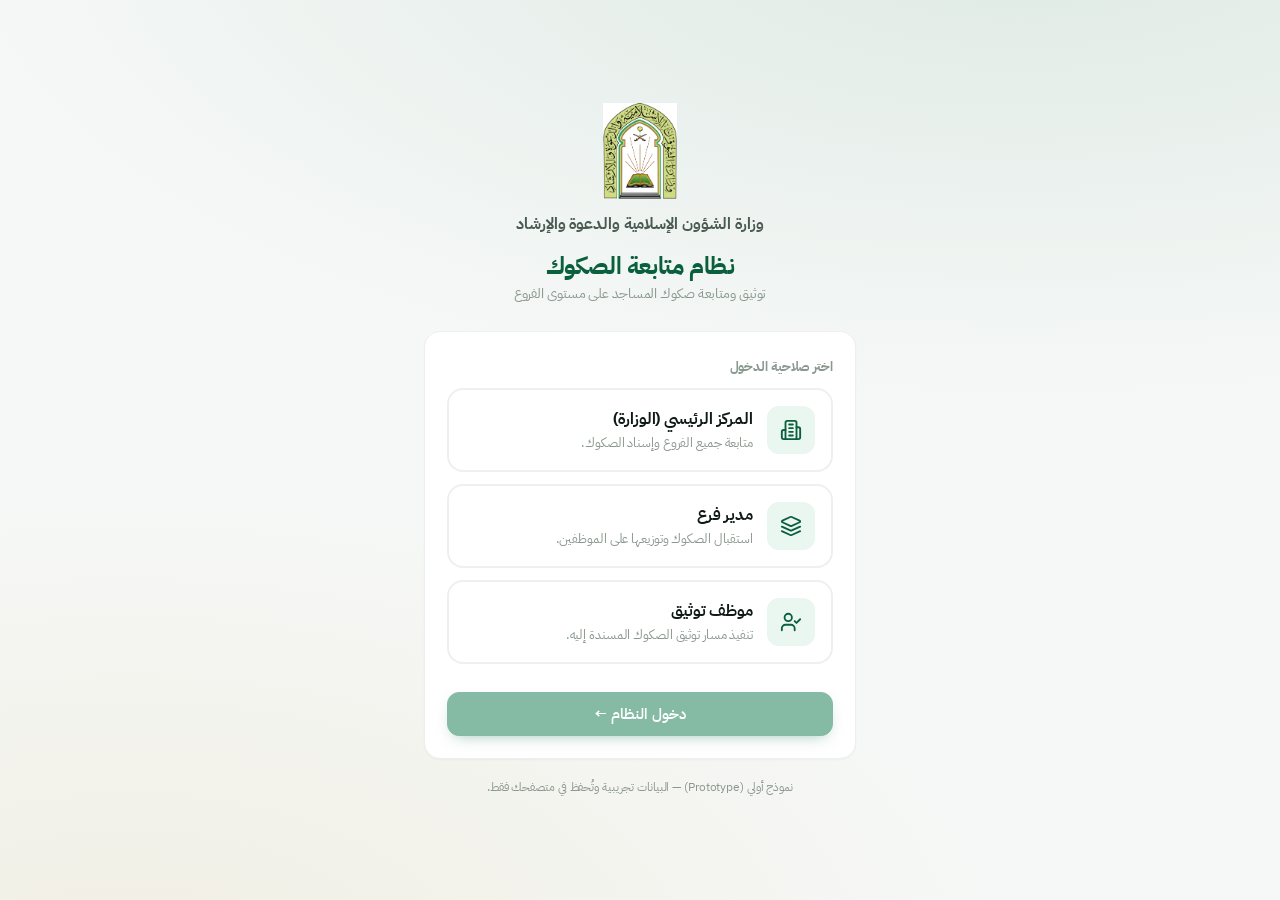
==== commit 9d97bdce: "إضافة بصمة إصدار للأصول (cache busting) لضمان تحديث المتصفح إلحاق ?v=3 بروابط ملفات CSS/JS في جميع ا" ====
--- a/branch.html
+++ b/branch.html
@@ -5,9 +5,9 @@
   <meta name="viewport" content="width=device-width, initial-scale=1.0" />
   <title>لوحة الفرع — نظام متابعة الصكوك</title>
   <link rel="icon" href="assets/img/logo.svg" />
-  <link rel="stylesheet" href="assets/css/base.css" />
-  <link rel="stylesheet" href="assets/css/layout.css" />
-  <link rel="stylesheet" href="assets/css/components.css" />
+  <link rel="stylesheet" href="assets/css/base.css?v=3" />
+  <link rel="stylesheet" href="assets/css/layout.css?v=3" />
+  <link rel="stylesheet" href="assets/css/components.css?v=3" />
 </head>
 <body>
   <header class="app-header">
@@ -116,11 +116,11 @@
     </div>
   </div>
 
-  <script src="assets/js/data.js"></script>
-  <script src="assets/js/store.js"></script>
-  <script src="assets/js/utils.js"></script>
-  <script src="assets/js/icons.js"></script>
-  <script src="assets/js/anim.js"></script>
-  <script src="assets/js/branch.js"></script>
+  <script src="assets/js/data.js?v=3"></script>
+  <script src="assets/js/store.js?v=3"></script>
+  <script src="assets/js/utils.js?v=3"></script>
+  <script src="assets/js/icons.js?v=3"></script>
+  <script src="assets/js/anim.js?v=3"></script>
+  <script src="assets/js/branch.js?v=3"></script>
 </body>
 </html>
--- a/assets/css/layout.css
+++ b/assets/css/layout.css
@@ -14,7 +14,7 @@
   padding-inline: 20px;
 }
 .app-header .brand-lockup { display: flex; align-items: center; gap: 11px; }
-.app-header .brand-lockup img { width: 38px; height: 38px; }
+.app-header .brand-lockup img { width: auto; height: 40px; object-fit: contain; }
 .app-header .brand-text b { display: block; font-size: .98rem; line-height: 1.2; font-weight: 700; }
 .app-header .brand-text span { display: block; font-size: .7rem; color: var(--muted); }
 
@@ -141,7 +141,7 @@
 @media (max-width: 640px) {
   :root { --header-h: 58px; }
   .app-header { gap: 8px; padding-inline: 12px; }
-  .app-header .brand-lockup img { width: 32px; height: 32px; }
+  .app-header .brand-lockup img { width: auto; height: 34px; }
   .app-header .brand-text { display: none; }
   .app-header .sys-name { margin-inline-start: 0; padding-inline-start: 0; border-inline-start: 0; font-size: .92rem; font-weight: 700; color: var(--ink); }
   .header-user { border: 0; padding: 2px; gap: 0; }
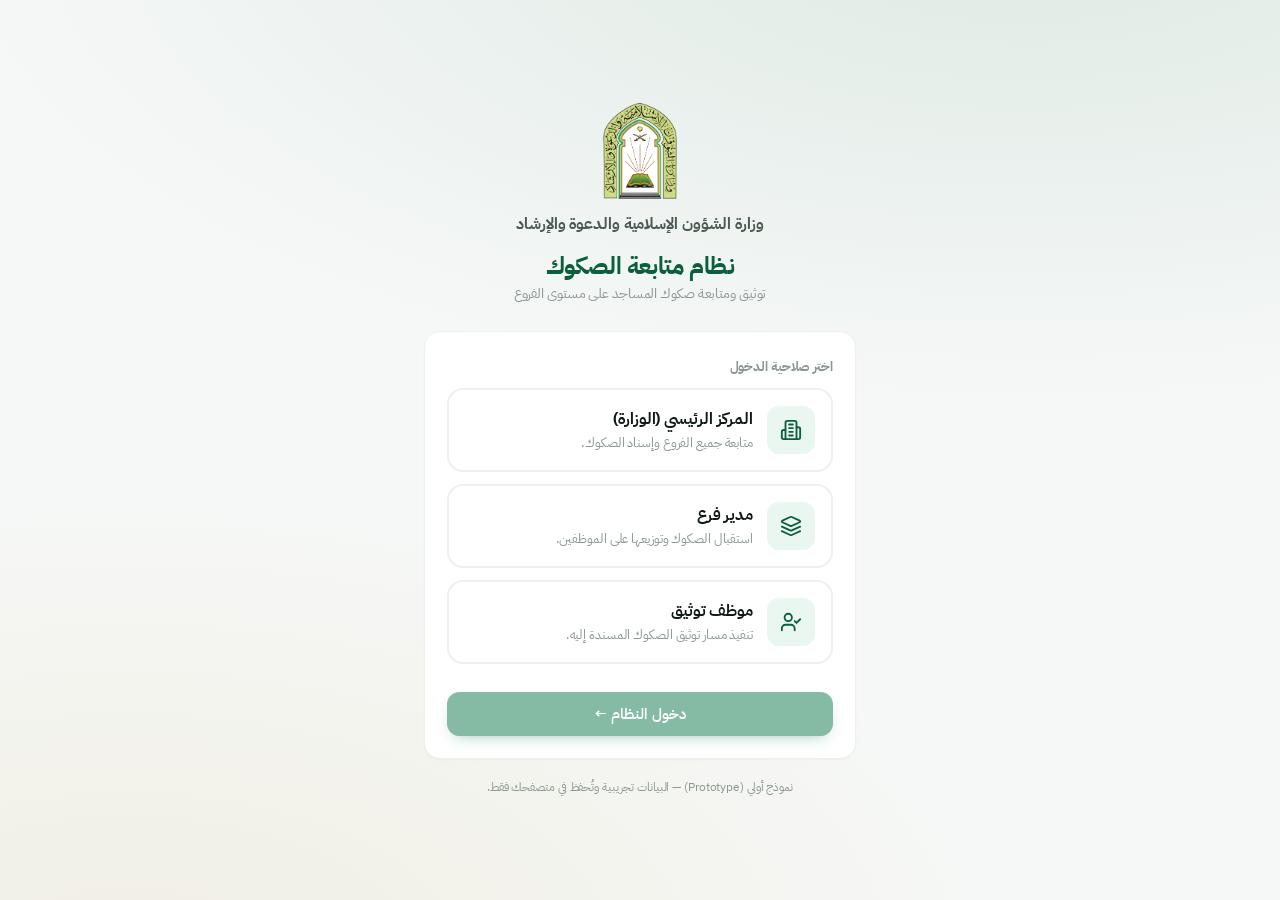
==== commit 2d3f9759: "جعل خلفية الشعار شفافة وإزالة المربّع الأبيض - إزالة الخلفية البيضاء المحيطة بشعار الوزارة (تعبئة من" ====
--- a/branch.html
+++ b/branch.html
@@ -5,15 +5,15 @@
   <meta name="viewport" content="width=device-width, initial-scale=1.0" />
   <title>لوحة الفرع — نظام متابعة الصكوك</title>
   <link rel="icon" href="assets/img/logo.svg" />
-  <link rel="stylesheet" href="assets/css/base.css?v=3" />
-  <link rel="stylesheet" href="assets/css/layout.css?v=3" />
-  <link rel="stylesheet" href="assets/css/components.css?v=3" />
+  <link rel="stylesheet" href="assets/css/base.css?v=5" />
+  <link rel="stylesheet" href="assets/css/layout.css?v=5" />
+  <link rel="stylesheet" href="assets/css/components.css?v=5" />
 </head>
 <body>
   <header class="app-header">
     <button class="hamburger" id="navToggle" aria-label="القائمة"><span></span><span></span><span></span></button>
     <div class="brand-lockup">
-      <img src="assets/img/logo.png" alt="شعار الوزارة" onerror="this.onerror=null;this.src='assets/img/logo.svg'" />
+      <img src="assets/img/logo.png?v=5" alt="شعار الوزارة" onerror="this.onerror=null;this.src='assets/img/logo.svg'" />
       <div class="brand-text"><b>وزارة الشؤون الإسلامية</b><span>والدعوة والإرشاد</span></div>
     </div>
     <div class="sys-name">نظام متابعة الصكوك</div>
@@ -116,11 +116,11 @@
     </div>
   </div>
 
-  <script src="assets/js/data.js?v=3"></script>
-  <script src="assets/js/store.js?v=3"></script>
-  <script src="assets/js/utils.js?v=3"></script>
-  <script src="assets/js/icons.js?v=3"></script>
-  <script src="assets/js/anim.js?v=3"></script>
-  <script src="assets/js/branch.js?v=3"></script>
+  <script src="assets/js/data.js?v=5"></script>
+  <script src="assets/js/store.js?v=5"></script>
+  <script src="assets/js/utils.js?v=5"></script>
+  <script src="assets/js/icons.js?v=5"></script>
+  <script src="assets/js/anim.js?v=5"></script>
+  <script src="assets/js/branch.js?v=5"></script>
 </body>
 </html>
--- a/assets/css/layout.css
+++ b/assets/css/layout.css
@@ -26,17 +26,17 @@
 .header-spacer { flex: 1; }
 
 .header-user {
-  display: flex; align-items: center; gap: 10px;
-  padding: 5px 6px 5px 12px; border-radius: 40px;
+  display: flex; align-items: center; gap: 9px;
+  padding: 4px 5px 4px 11px; border-radius: 40px;
   border: 1px solid var(--line-2); background: var(--surface);
 }
 .header-user .avatar {
-  width: 32px; height: 32px; border-radius: 50%;
+  width: 30px; height: 30px; border-radius: 50%; flex-shrink: 0;
   background: var(--brand); color: #fff;
-  display: grid; place-items: center; font-weight: 700; font-size: .82rem;
+  display: grid; place-items: center; font-weight: 700; font-size: .74rem;
 }
-.header-user .u-meta b { display: block; font-size: .82rem; line-height: 1.15; font-weight: 600; }
-.header-user .u-meta span { font-size: .68rem; color: var(--muted); }
+.header-user .u-meta b { display: block; font-size: .8rem; line-height: 1.15; font-weight: 600; white-space: nowrap; }
+.header-user .u-meta span { display: block; font-size: .66rem; color: var(--muted); line-height: 1.1; }
 
 .btn-logout {
   color: var(--ink-2); background: transparent; border: 1px solid var(--line-2);
